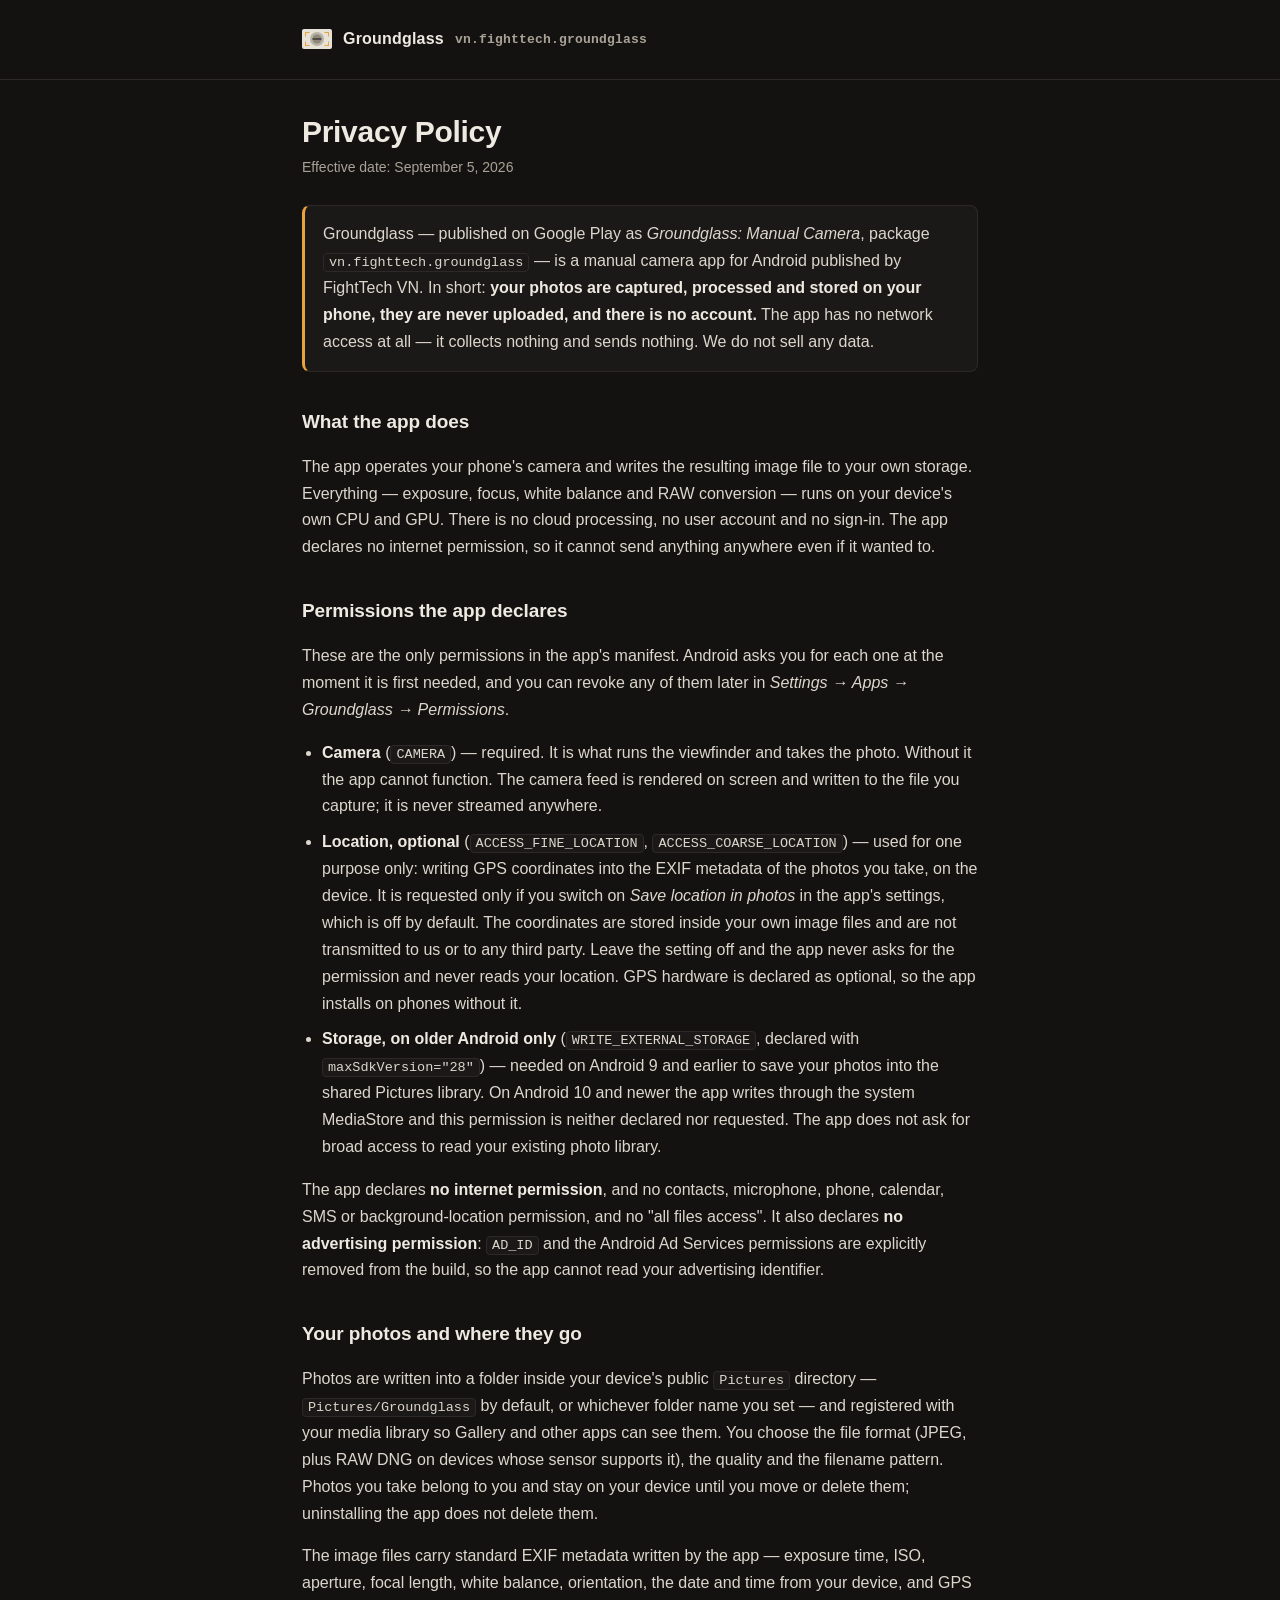
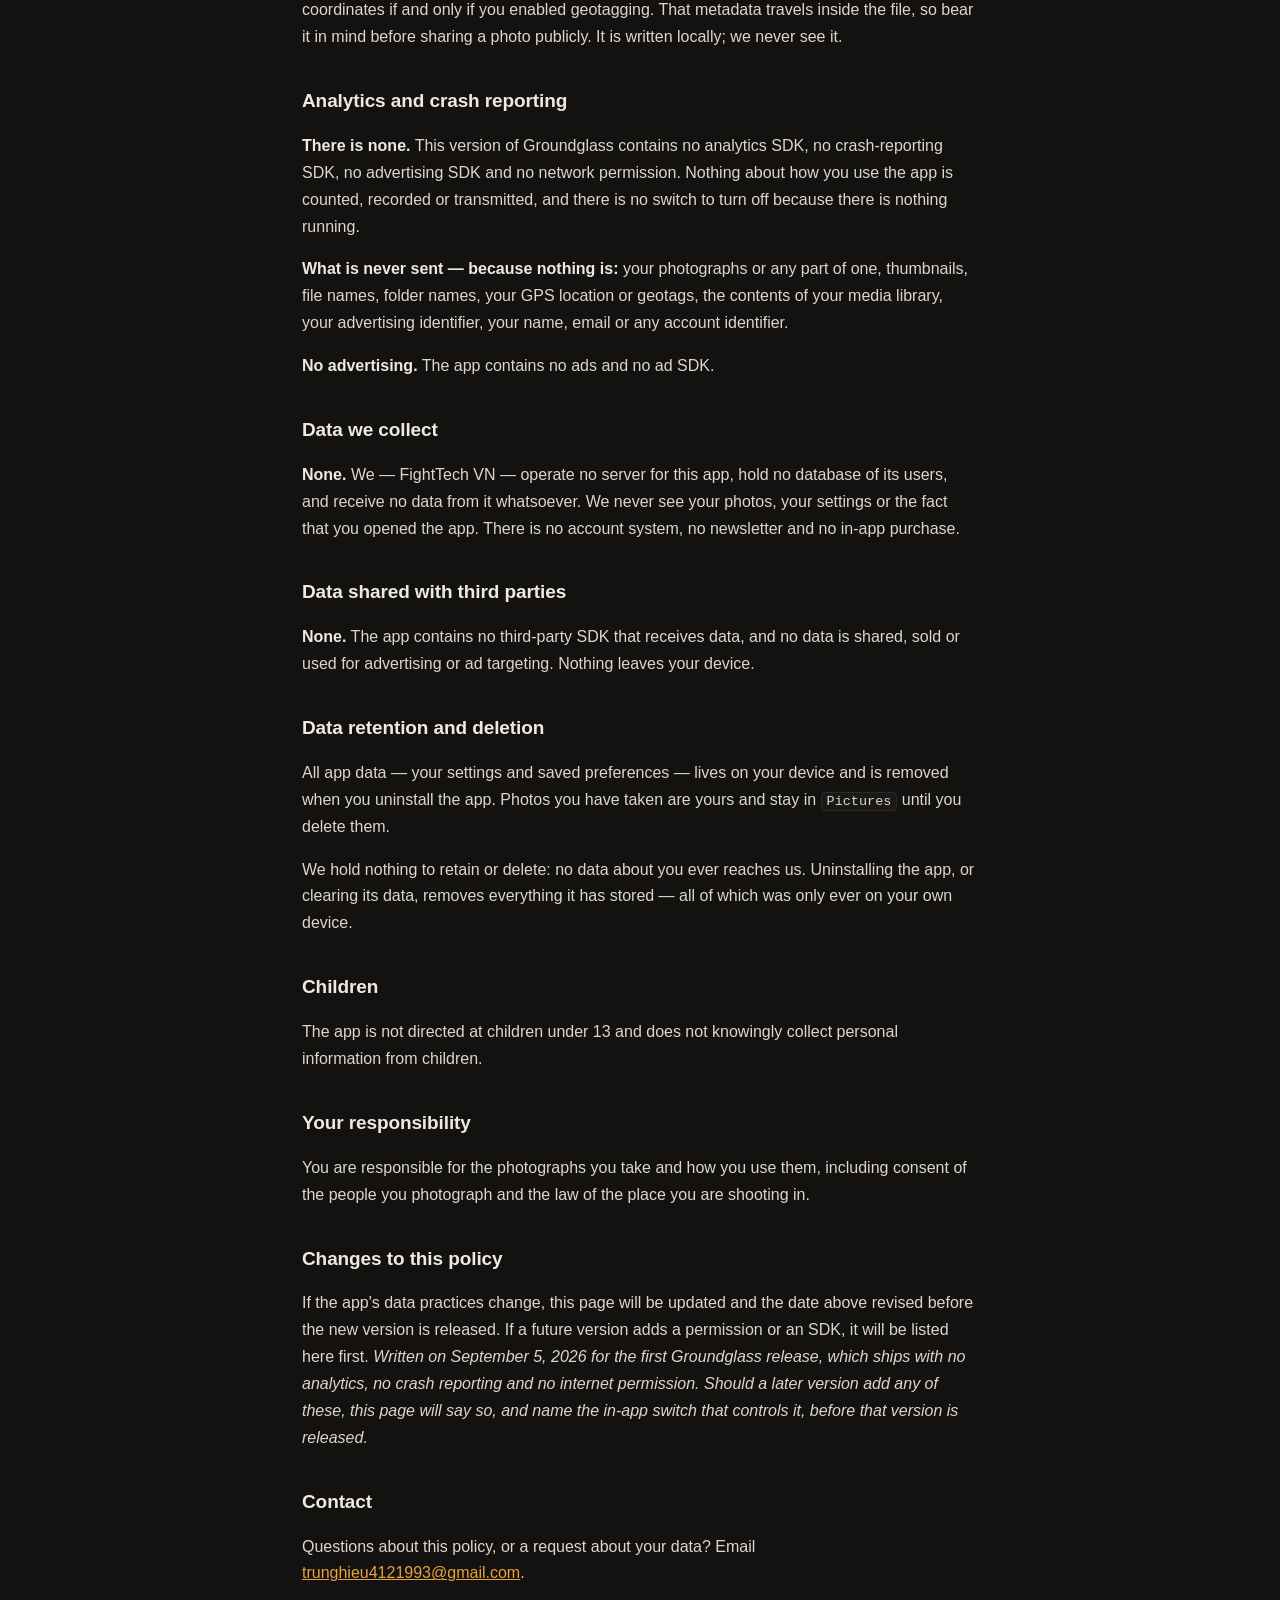
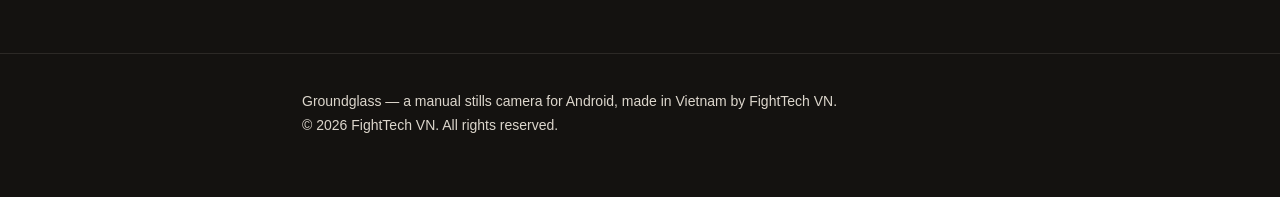
==== groundglass-privacy.html @ 58701bd6 "Add the Groundglass privacy policy Google Play will not accept a submission without a reachable priv" ====
<!DOCTYPE html>
<html lang="en">
<head>
<meta charset="UTF-8">
<meta name="viewport" content="width=device-width, initial-scale=1.0, viewport-fit=cover">
<title>Privacy Policy — Groundglass for Android</title>
<meta name="description" content="Privacy Policy for Groundglass (vn.fighttech.groundglass): what the camera, location and storage permissions are used for, why geotagging stays on your device, and why the app has no internet permission and sends nothing anywhere.">
<link rel="canonical" href="https://trunghieuvn.github.io/filmode-camera/groundglass-privacy.html">
<meta name="robots" content="index, follow">
<meta name="theme-color" content="#141210">
<meta property="og:type" content="website">
<meta property="og:site_name" content="Groundglass">
<meta property="og:title" content="Privacy Policy — Groundglass for Android">
<meta property="og:description" content="What Groundglass accesses and why: camera, optional location for on-device EXIF geotagging, storage to save photos. No account, no analytics, no network access.">
<meta property="og:url" content="https://trunghieuvn.github.io/filmode-camera/groundglass-privacy.html">
<meta name="twitter:card" content="summary">
<meta name="twitter:title" content="Privacy Policy — Groundglass for Android">
<meta name="twitter:description" content="What Groundglass accesses and why: camera, optional location for on-device EXIF geotagging, storage to save photos. No account, no photo uploads.">

<!-- Self-contained on purpose. Groundglass is published by FightTech VN, a
     different developer account from the FilCam pages on this site, and a
     policy page wearing another app's header and nav would be misleading
     about who publishes what. Its palette is the app's own. -->
<style>
  :root {
    color-scheme: dark;
    --ink:   #141210;
    --panel: #1b1917;
    --paper: #EEEAE2;
    --muted: #A9A296;
    --amber: #E8A33D;
    --rule:  #2c2926;
  }
  * { box-sizing: border-box; }
  body {
    margin: 0;
    background: var(--ink);
    color: var(--paper);
    font: 16px/1.68 -apple-system, BlinkMacSystemFont, "Segoe UI", Roboto, Helvetica, Arial, sans-serif;
    -webkit-font-smoothing: antialiased;
  }
  .wrap { max-width: 720px; margin: 0 auto; padding: 0 22px; }
  header { border-bottom: 1px solid var(--rule); padding: 26px 0; }
  .brand { display: flex; align-items: center; gap: 11px; font-weight: 600; letter-spacing: .2px; }
  .brand svg { display: block; }
  .pkg { color: var(--muted); font-size: 13px; font-family: ui-monospace, SFMono-Regular, Menlo, monospace; }
  main { padding: 34px 0 10px; }
  h1 { font-size: 30px; line-height: 1.2; margin: 0 0 6px; letter-spacing: -.3px; }
  h2 { font-size: 19px; margin: 34px 0 10px; letter-spacing: -.1px; }
  .upd { color: var(--muted); font-size: 14px; margin: 0 0 26px; }
  p, li { color: #DCD6CC; }
  strong { color: var(--paper); }
  code {
    font-family: ui-monospace, SFMono-Regular, Menlo, monospace;
    font-size: 13.5px; background: var(--panel);
    border: 1px solid var(--rule); border-radius: 4px; padding: 1px 5px;
  }
  ul { padding-left: 20px; }
  li { margin: 9px 0; }
  a { color: var(--amber); }
  .lede {
    background: var(--panel); border: 1px solid var(--rule);
    border-left: 3px solid var(--amber); border-radius: 8px; padding: 15px 18px;
  }
  footer {
    border-top: 1px solid var(--rule); margin-top: 40px; padding: 22px 0 46px;
    color: var(--muted); font-size: 14px;
  }
</style>
</head>
<body>

<header>
  <div class="wrap brand">
    <svg viewBox="0 0 60 40" width="30" height="20" aria-hidden="true">
      <rect x="0" y="0" width="60" height="40" rx="4" fill="#E7E2D8"/>
      <circle cx="30" cy="20" r="14" fill="#B9B2A4"/>
      <circle cx="30" cy="20" r="9" fill="#8E877A"/>
      <rect x="21" y="19" width="18" height="2" fill="#141210"/>
      <path d="M6,6 h9 v2 h-7 v7 h-2 z M54,6 h-9 v2 h7 v7 h2 z M6,34 h9 v-2 h-7 v-7 h-2 z M54,34 h-9 v-2 h7 v-7 h2 z" fill="#E8A33D"/>
    </svg>
    Groundglass <span class="pkg">vn.fighttech.groundglass</span>
  </div>
</header>

<main>
<div class="wrap">
  <h1>Privacy Policy</h1>
  <p class="upd">Effective date: September 5, 2026</p>

  <p class="lede">Groundglass — published on Google Play as <em>Groundglass: Manual Camera</em>, package <code>vn.fighttech.groundglass</code> — is a manual camera app for Android published by FightTech VN. In short: <strong>your photos are captured, processed and stored on your phone, they are never uploaded, and there is no account.</strong> The app has no network access at all — it collects nothing and sends nothing. We do not sell any data.</p>

  <h2>What the app does</h2>
  <p>The app operates your phone's camera and writes the resulting image file to your own storage. Everything — exposure, focus, white balance and RAW conversion — runs on your device's own CPU and GPU. There is no cloud processing, no user account and no sign-in. The app declares no internet permission, so it cannot send anything anywhere even if it wanted to.</p>

  <h2>Permissions the app declares</h2>
  <p>These are the only permissions in the app's manifest. Android asks you for each one at the moment it is first needed, and you can revoke any of them later in <em>Settings → Apps → Groundglass → Permissions</em>.</p>
  <ul>
    <li><strong>Camera</strong> (<code>CAMERA</code>) — required. It is what runs the viewfinder and takes the photo. Without it the app cannot function. The camera feed is rendered on screen and written to the file you capture; it is never streamed anywhere.</li>
    <li><strong>Location, optional</strong> (<code>ACCESS_FINE_LOCATION</code>, <code>ACCESS_COARSE_LOCATION</code>) — used for one purpose only: writing GPS coordinates into the EXIF metadata of the photos you take, on the device. It is requested only if you switch on <em>Save location in photos</em> in the app's settings, which is off by default. The coordinates are stored inside your own image files and are not transmitted to us or to any third party. Leave the setting off and the app never asks for the permission and never reads your location. GPS hardware is declared as optional, so the app installs on phones without it.</li>
    <li><strong>Storage, on older Android only</strong> (<code>WRITE_EXTERNAL_STORAGE</code>, declared with <code>maxSdkVersion="28"</code>) — needed on Android 9 and earlier to save your photos into the shared Pictures library. On Android 10 and newer the app writes through the system MediaStore and this permission is neither declared nor requested. The app does not ask for broad access to read your existing photo library.</li>
  </ul>
  <p>The app declares <strong>no internet permission</strong>, and no contacts, microphone, phone, calendar, SMS or background-location permission, and no "all files access". It also declares <strong>no advertising permission</strong>: <code>AD_ID</code> and the Android Ad Services permissions are explicitly removed from the build, so the app cannot read your advertising identifier.</p>

  <h2>Your photos and where they go</h2>
  <p>Photos are written into a folder inside your device's public <code>Pictures</code> directory — <code>Pictures/Groundglass</code> by default, or whichever folder name you set — and registered with your media library so Gallery and other apps can see them. You choose the file format (JPEG, plus RAW DNG on devices whose sensor supports it), the quality and the filename pattern. Photos you take belong to you and stay on your device until you move or delete them; uninstalling the app does not delete them.</p>
  <p>The image files carry standard EXIF metadata written by the app — exposure time, ISO, aperture, focal length, white balance, orientation, the date and time from your device, and GPS coordinates if and only if you enabled geotagging. That metadata travels inside the file, so bear it in mind before sharing a photo publicly. It is written locally; we never see it.</p>

  <h2>Analytics and crash reporting</h2>
  <p><strong>There is none.</strong> This version of Groundglass contains no analytics SDK, no crash-reporting SDK, no advertising SDK and no network permission. Nothing about how you use the app is counted, recorded or transmitted, and there is no switch to turn off because there is nothing running.</p>
  <p><strong>What is never sent — because nothing is:</strong> your photographs or any part of one, thumbnails, file names, folder names, your GPS location or geotags, the contents of your media library, your advertising identifier, your name, email or any account identifier.</p>
  <p><strong>No advertising.</strong> The app contains no ads and no ad SDK.</p>

  <h2>Data we collect</h2>
  <p><strong>None.</strong> We — FightTech VN — operate no server for this app, hold no database of its users, and receive no data from it whatsoever. We never see your photos, your settings or the fact that you opened the app. There is no account system, no newsletter and no in-app purchase.</p>

  <h2>Data shared with third parties</h2>
  <p><strong>None.</strong> The app contains no third-party SDK that receives data, and no data is shared, sold or used for advertising or ad targeting. Nothing leaves your device.</p>

  <h2>Data retention and deletion</h2>
  <p>All app data — your settings and saved preferences — lives on your device and is removed when you uninstall the app. Photos you have taken are yours and stay in <code>Pictures</code> until you delete them.</p>
  <p>We hold nothing to retain or delete: no data about you ever reaches us. Uninstalling the app, or clearing its data, removes everything it has stored — all of which was only ever on your own device.</p>

  <h2>Children</h2>
  <p>The app is not directed at children under 13 and does not knowingly collect personal information from children.</p>

  <h2>Your responsibility</h2>
  <p>You are responsible for the photographs you take and how you use them, including consent of the people you photograph and the law of the place you are shooting in.</p>

  <h2>Changes to this policy</h2>
  <p>If the app's data practices change, this page will be updated and the date above revised before the new version is released. If a future version adds a permission or an SDK, it will be listed here first. <em>Written on September 5, 2026 for the first Groundglass release, which ships with no analytics, no crash reporting and no internet permission. Should a later version add any of these, this page will say so, and name the in-app switch that controls it, before that version is released.</em></p>

  <h2>Contact</h2>
  <p>Questions about this policy, or a request about your data? Email <a href="mailto:trunghieu4121993@gmail.com">trunghieu4121993@gmail.com</a>.</p>
</div>
</main>

<footer>
  <div class="wrap">
    <p>Groundglass — a manual stills camera for Android, made in Vietnam by FightTech VN.<br>
    © 2026 FightTech VN. All rights reserved.</p>
  </div>
</footer>

</body>
</html>
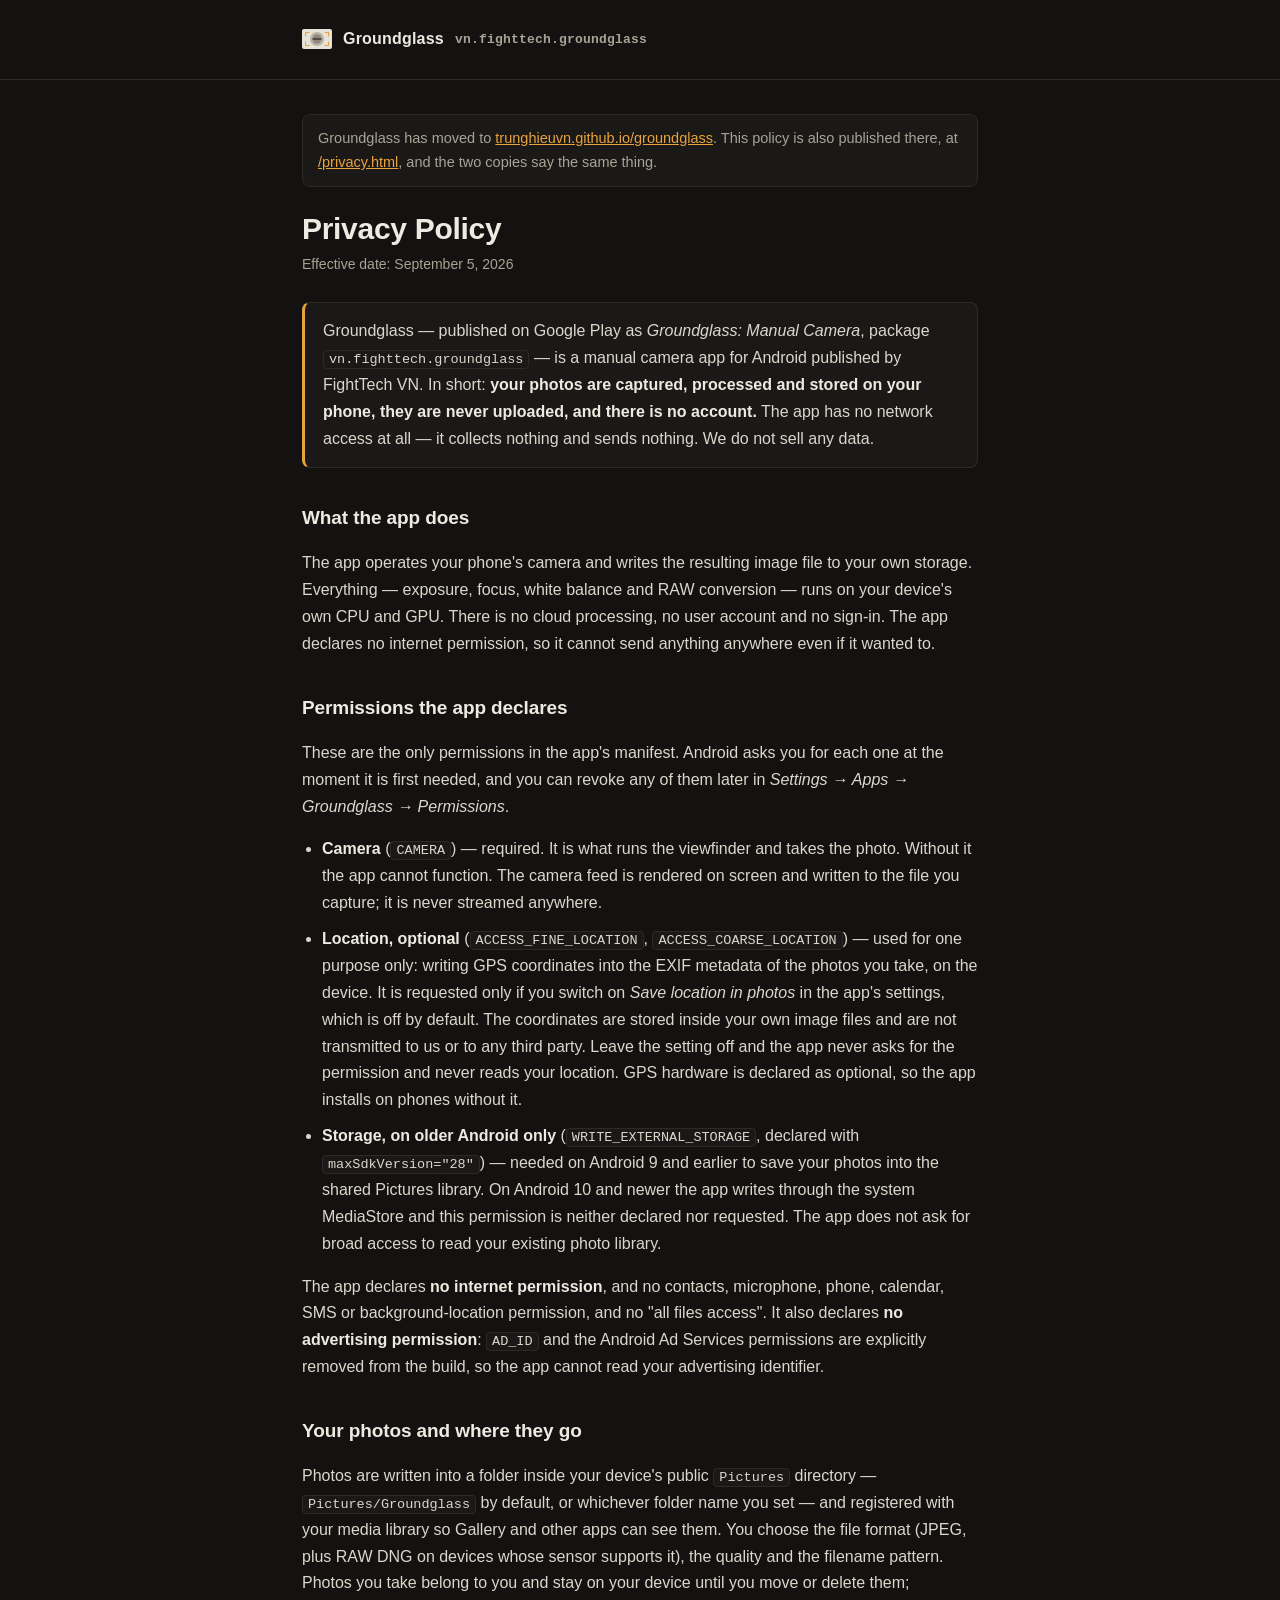
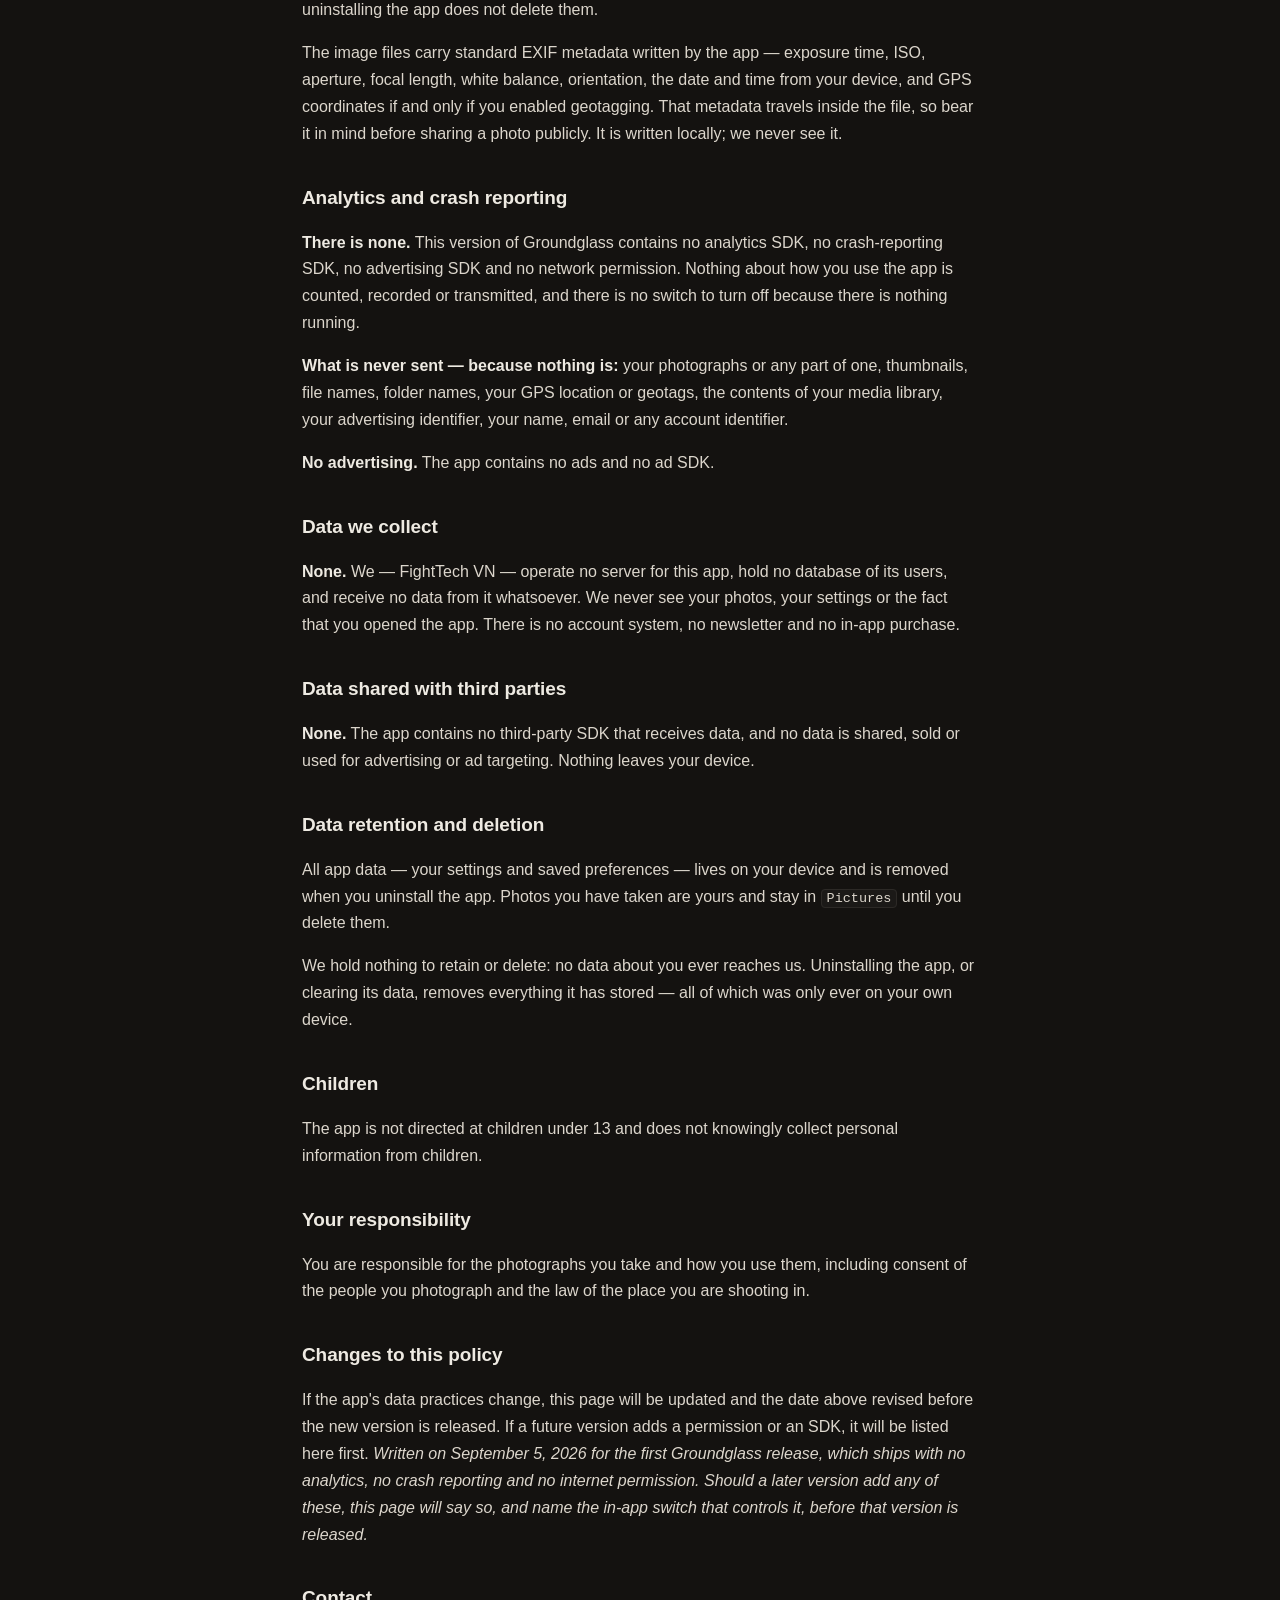
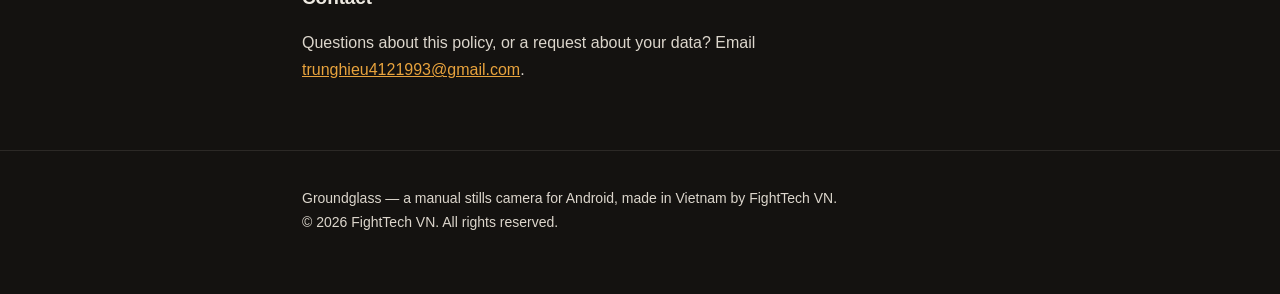
==== commit f796cca7: "Point the Groundglass policy at its own site Groundglass now lives at trunghieuvn.github.io/groundgl" ====
--- a/groundglass-privacy.html
+++ b/groundglass-privacy.html
@@ -5,19 +5,27 @@
 <meta name="viewport" content="width=device-width, initial-scale=1.0, viewport-fit=cover">
 <title>Privacy Policy — Groundglass for Android</title>
 <meta name="description" content="Privacy Policy for Groundglass (vn.fighttech.groundglass): what the camera, location and storage permissions are used for, why geotagging stays on your device, and why the app has no internet permission and sends nothing anywhere.">
-<link rel="canonical" href="https://trunghieuvn.github.io/filmode-camera/groundglass-privacy.html">
+<link rel="canonical" href="https://trunghieuvn.github.io/groundglass/privacy.html">
 <meta name="robots" content="index, follow">
 <meta name="theme-color" content="#141210">
 <meta property="og:type" content="website">
 <meta property="og:site_name" content="Groundglass">
 <meta property="og:title" content="Privacy Policy — Groundglass for Android">
 <meta property="og:description" content="What Groundglass accesses and why: camera, optional location for on-device EXIF geotagging, storage to save photos. No account, no analytics, no network access.">
-<meta property="og:url" content="https://trunghieuvn.github.io/filmode-camera/groundglass-privacy.html">
+<meta property="og:url" content="https://trunghieuvn.github.io/groundglass/privacy.html">
 <meta name="twitter:card" content="summary">
 <meta name="twitter:title" content="Privacy Policy — Groundglass for Android">
 <meta name="twitter:description" content="What Groundglass accesses and why: camera, optional location for on-device EXIF geotagging, storage to save photos. No account, no photo uploads.">
 
-<!-- Self-contained on purpose. Groundglass is published by FightTech VN, a
+<!-- Groundglass now has its own site: https://trunghieuvn.github.io/groundglass/ ,
+     and this policy lives there at /privacy.html. This page stays because the
+     Groundglass version currently in Play review declares THIS url as its
+     privacy policy, so it has to keep serving the same policy until that
+     declaration is changed in the Play Console. Only then may it become a
+     redirect. Canonical already points at the new home. Any edit to the policy
+     must be made in BOTH copies, or the two urls will disagree.
+
+     Self-contained on purpose. Groundglass is published by FightTech VN, a
      different developer account from the FilCam pages on this site, and a
      policy page wearing another app's header and nav would be misleading
      about who publishes what. Its palette is the app's own. -->
@@ -58,6 +66,11 @@
   ul { padding-left: 20px; }
   li { margin: 9px 0; }
   a { color: var(--amber); }
+  .moved {
+    background: var(--panel); border: 1px solid var(--rule);
+    border-radius: 8px; padding: 11px 15px; margin: 0 0 24px;
+    color: var(--muted); font-size: 14.5px;
+  }
   .lede {
     background: var(--panel); border: 1px solid var(--rule);
     border-left: 3px solid var(--amber); border-radius: 8px; padding: 15px 18px;
@@ -85,6 +98,12 @@
 
 <main>
 <div class="wrap">
+  <p class="moved">Groundglass has moved to
+  <a href="https://trunghieuvn.github.io/groundglass/">trunghieuvn.github.io/groundglass</a>.
+  This policy is also published there, at
+  <a href="https://trunghieuvn.github.io/groundglass/privacy.html">/privacy.html</a>, and the two
+  copies say the same thing.</p>
+
   <h1>Privacy Policy</h1>
   <p class="upd">Effective date: September 5, 2026</p>
 
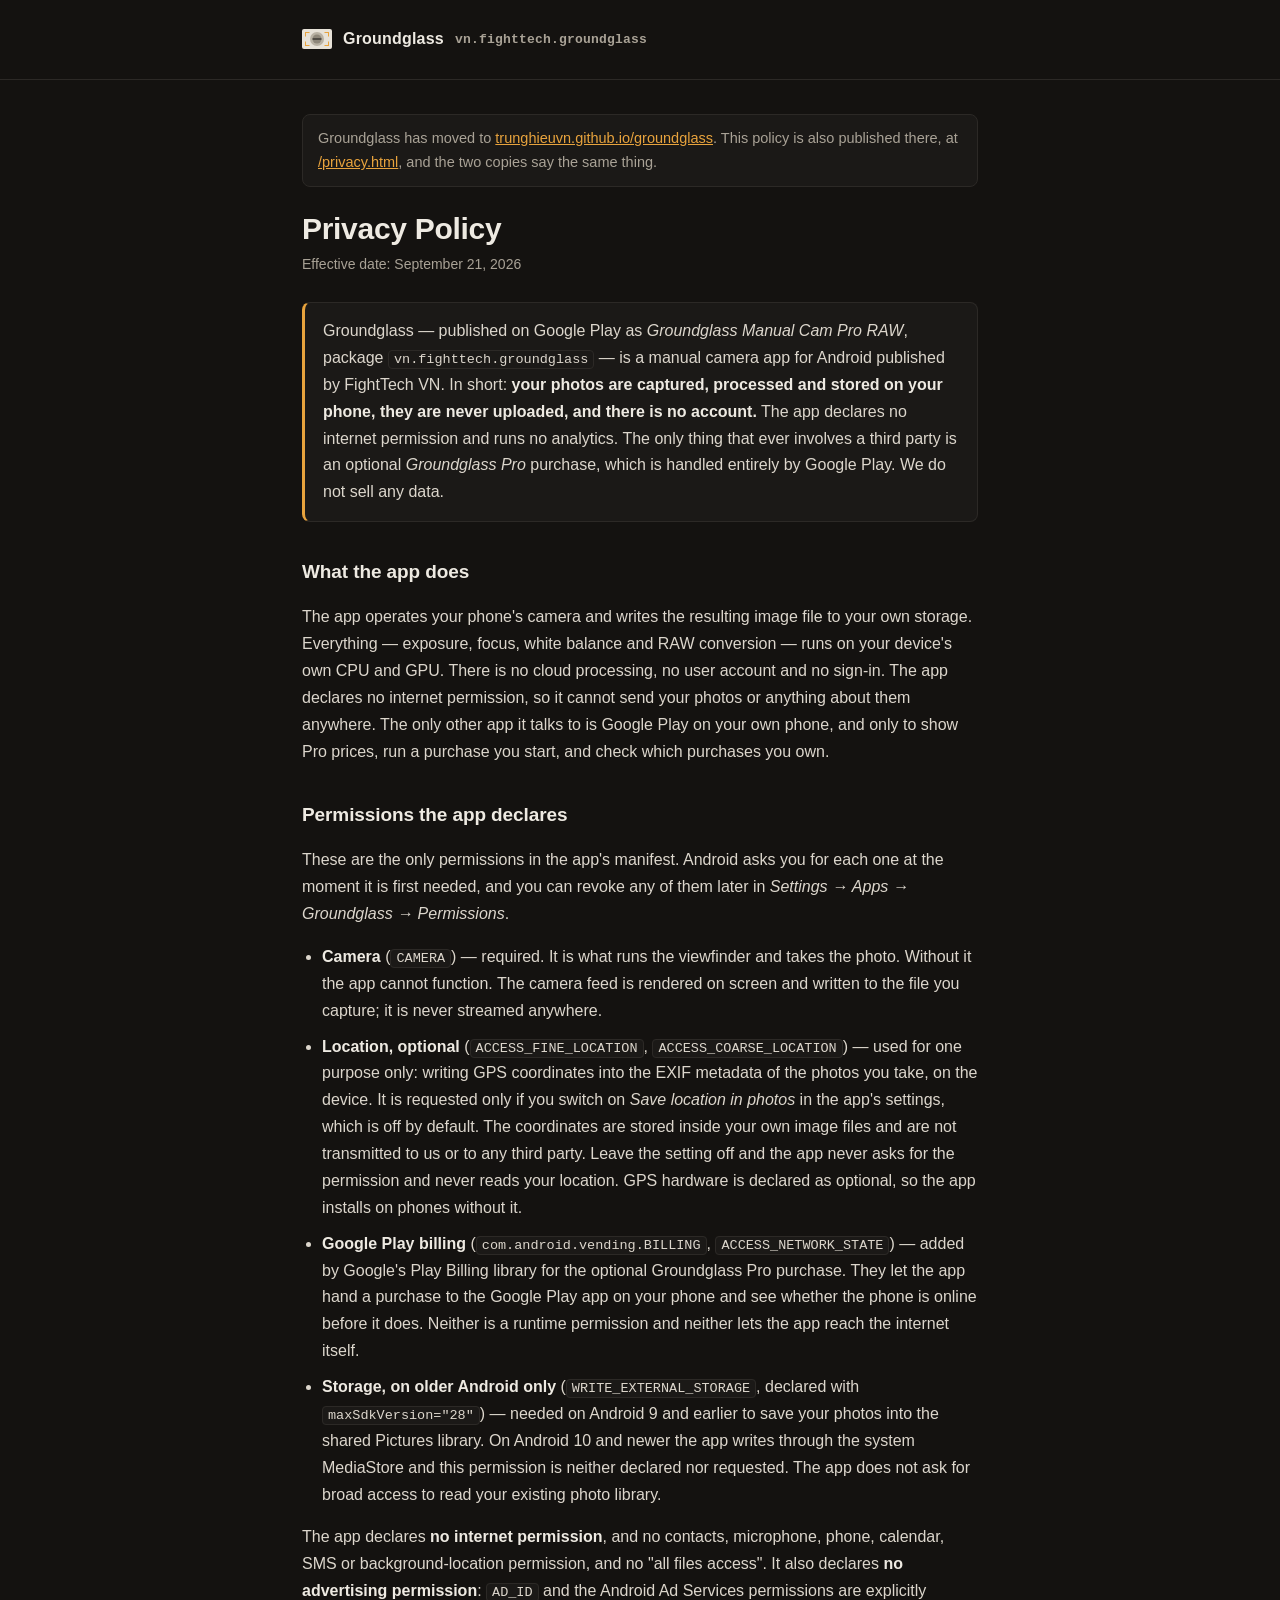
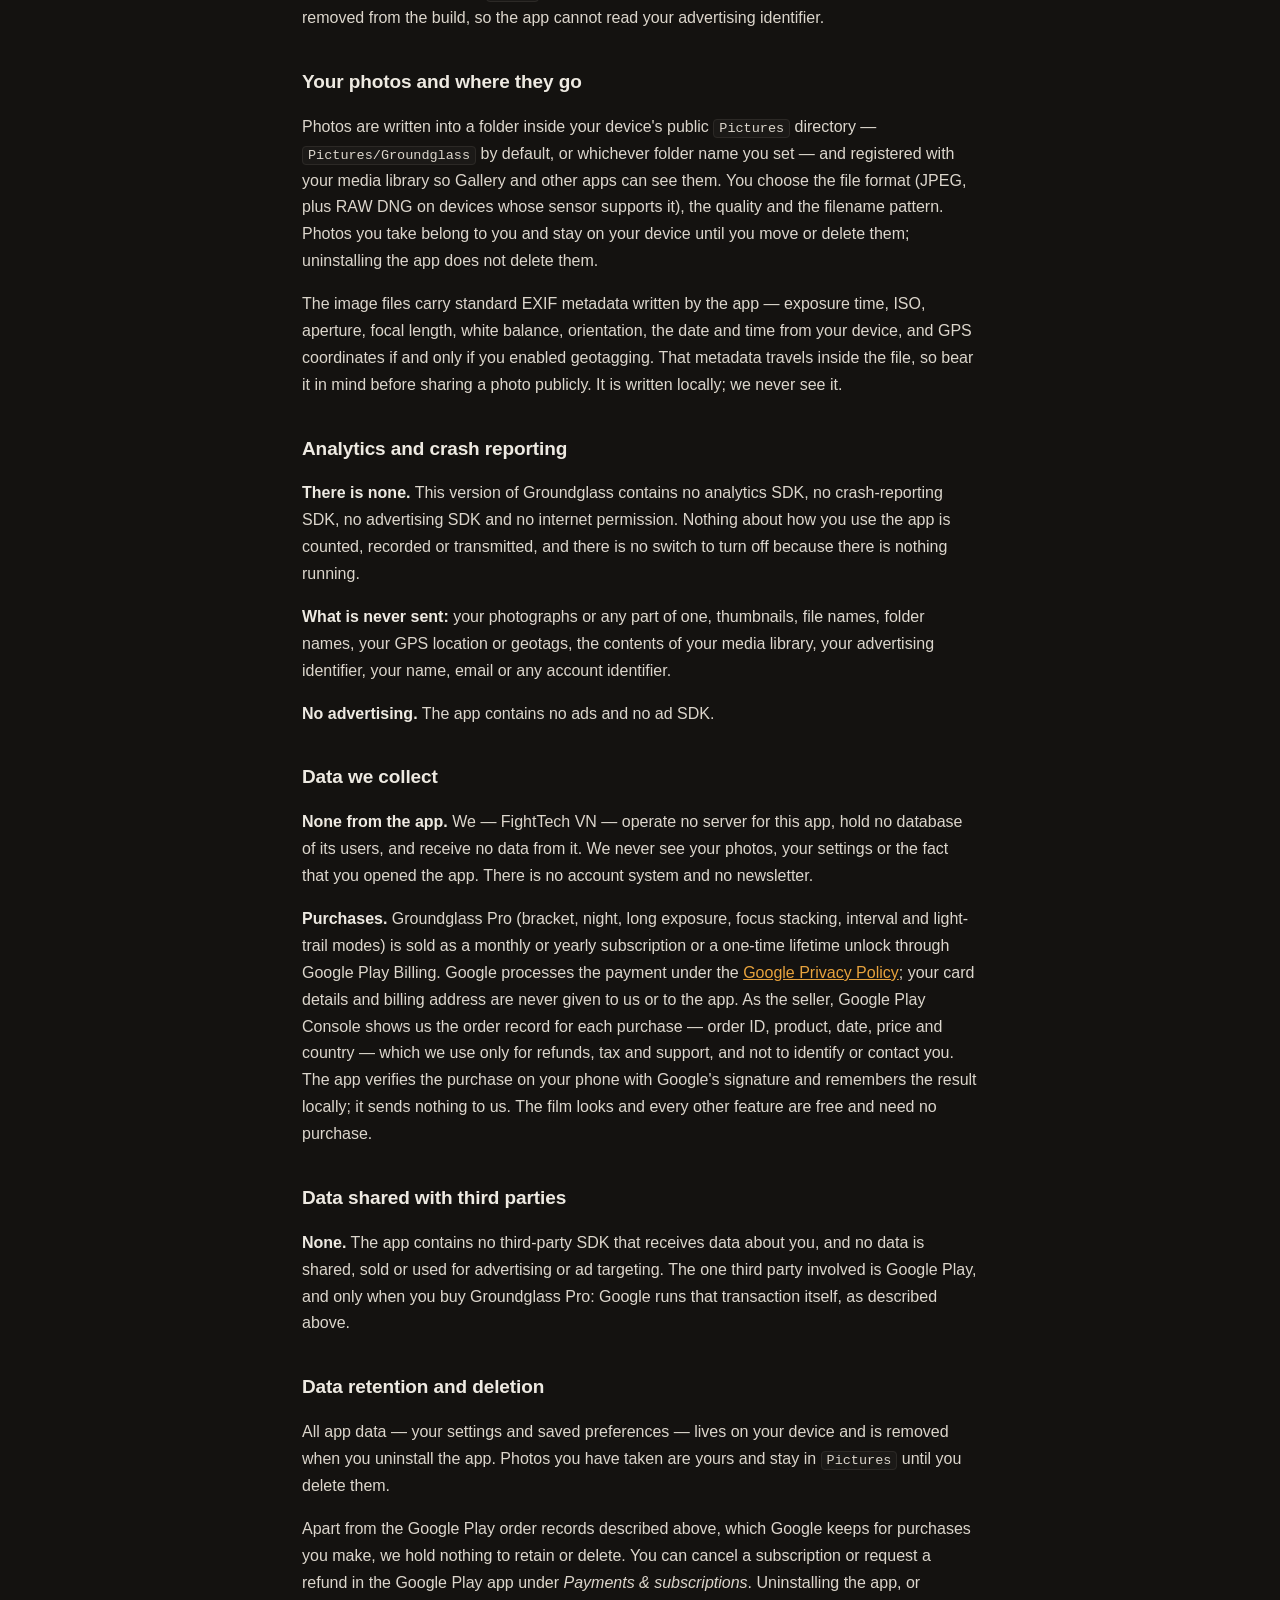
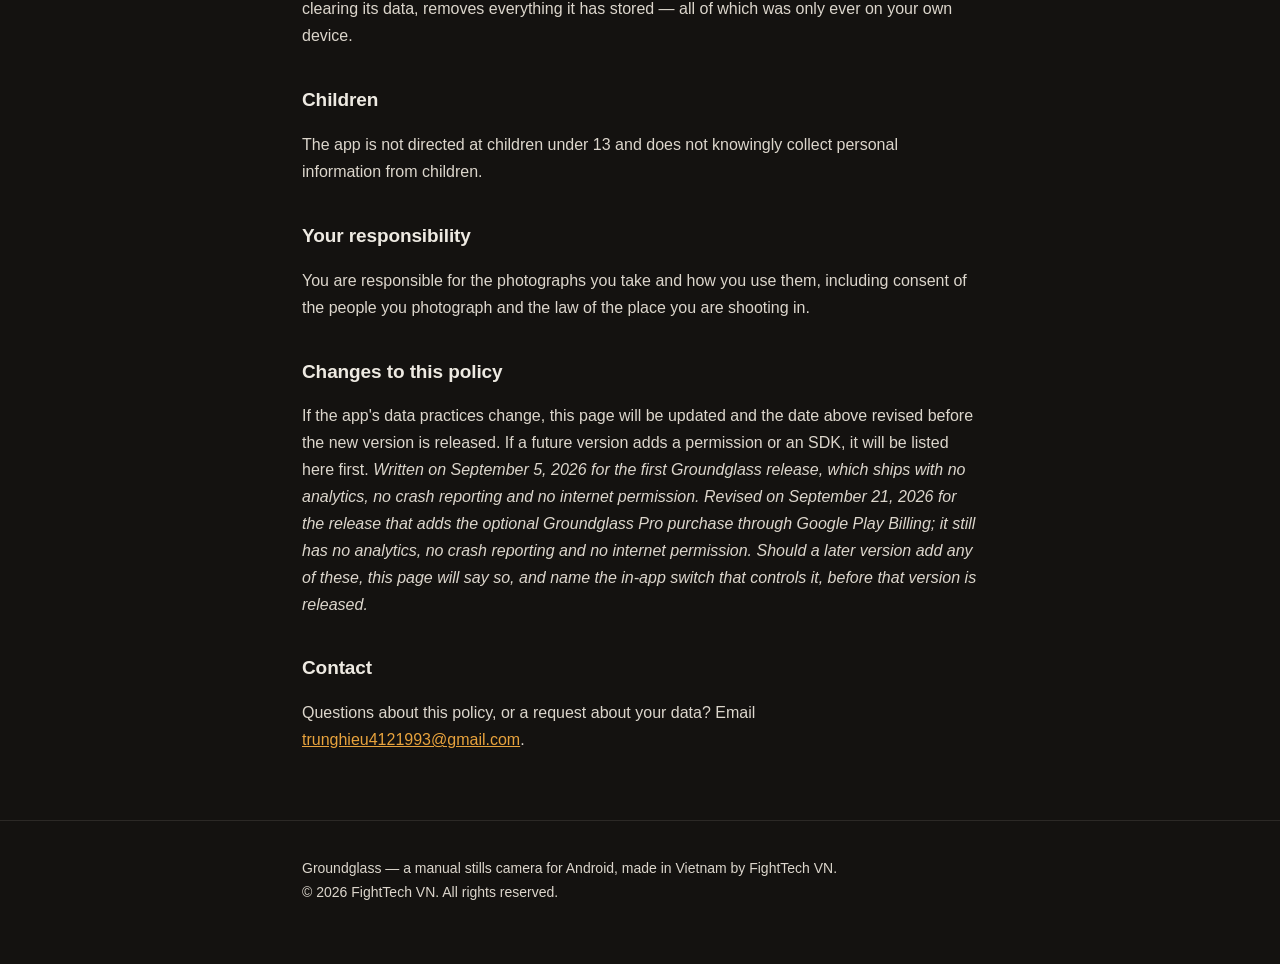
==== commit 43ae18e1: "Groundglass privacy: cover the optional Pro purchase via Google Play Billing" ====
--- a/groundglass-privacy.html
+++ b/groundglass-privacy.html
@@ -11,7 +11,7 @@
 <meta property="og:type" content="website">
 <meta property="og:site_name" content="Groundglass">
 <meta property="og:title" content="Privacy Policy — Groundglass for Android">
-<meta property="og:description" content="What Groundglass accesses and why: camera, optional location for on-device EXIF geotagging, storage to save photos. No account, no analytics, no network access.">
+<meta property="og:description" content="What Groundglass accesses and why: camera, optional location for on-device EXIF geotagging, storage to save photos. Optional Pro via Google Play. No account, no analytics, no internet permission.">
 <meta property="og:url" content="https://trunghieuvn.github.io/groundglass/privacy.html">
 <meta name="twitter:card" content="summary">
 <meta name="twitter:title" content="Privacy Policy — Groundglass for Android">
@@ -105,18 +105,19 @@
   copies say the same thing.</p>
 
   <h1>Privacy Policy</h1>
-  <p class="upd">Effective date: September 5, 2026</p>
+  <p class="upd">Effective date: September 21, 2026</p>
 
-  <p class="lede">Groundglass — published on Google Play as <em>Groundglass: Manual Camera</em>, package <code>vn.fighttech.groundglass</code> — is a manual camera app for Android published by FightTech VN. In short: <strong>your photos are captured, processed and stored on your phone, they are never uploaded, and there is no account.</strong> The app has no network access at all — it collects nothing and sends nothing. We do not sell any data.</p>
+  <p class="lede">Groundglass — published on Google Play as <em>Groundglass Manual Cam Pro RAW</em>, package <code>vn.fighttech.groundglass</code> — is a manual camera app for Android published by FightTech VN. In short: <strong>your photos are captured, processed and stored on your phone, they are never uploaded, and there is no account.</strong> The app declares no internet permission and runs no analytics. The only thing that ever involves a third party is an optional <em>Groundglass Pro</em> purchase, which is handled entirely by Google Play. We do not sell any data.</p>
 
   <h2>What the app does</h2>
-  <p>The app operates your phone's camera and writes the resulting image file to your own storage. Everything — exposure, focus, white balance and RAW conversion — runs on your device's own CPU and GPU. There is no cloud processing, no user account and no sign-in. The app declares no internet permission, so it cannot send anything anywhere even if it wanted to.</p>
+  <p>The app operates your phone's camera and writes the resulting image file to your own storage. Everything — exposure, focus, white balance and RAW conversion — runs on your device's own CPU and GPU. There is no cloud processing, no user account and no sign-in. The app declares no internet permission, so it cannot send your photos or anything about them anywhere. The only other app it talks to is Google Play on your own phone, and only to show Pro prices, run a purchase you start, and check which purchases you own.</p>
 
   <h2>Permissions the app declares</h2>
   <p>These are the only permissions in the app's manifest. Android asks you for each one at the moment it is first needed, and you can revoke any of them later in <em>Settings → Apps → Groundglass → Permissions</em>.</p>
   <ul>
     <li><strong>Camera</strong> (<code>CAMERA</code>) — required. It is what runs the viewfinder and takes the photo. Without it the app cannot function. The camera feed is rendered on screen and written to the file you capture; it is never streamed anywhere.</li>
     <li><strong>Location, optional</strong> (<code>ACCESS_FINE_LOCATION</code>, <code>ACCESS_COARSE_LOCATION</code>) — used for one purpose only: writing GPS coordinates into the EXIF metadata of the photos you take, on the device. It is requested only if you switch on <em>Save location in photos</em> in the app's settings, which is off by default. The coordinates are stored inside your own image files and are not transmitted to us or to any third party. Leave the setting off and the app never asks for the permission and never reads your location. GPS hardware is declared as optional, so the app installs on phones without it.</li>
+    <li><strong>Google Play billing</strong> (<code>com.android.vending.BILLING</code>, <code>ACCESS_NETWORK_STATE</code>) — added by Google's Play Billing library for the optional Groundglass Pro purchase. They let the app hand a purchase to the Google Play app on your phone and see whether the phone is online before it does. Neither is a runtime permission and neither lets the app reach the internet itself.</li>
     <li><strong>Storage, on older Android only</strong> (<code>WRITE_EXTERNAL_STORAGE</code>, declared with <code>maxSdkVersion="28"</code>) — needed on Android 9 and earlier to save your photos into the shared Pictures library. On Android 10 and newer the app writes through the system MediaStore and this permission is neither declared nor requested. The app does not ask for broad access to read your existing photo library.</li>
   </ul>
   <p>The app declares <strong>no internet permission</strong>, and no contacts, microphone, phone, calendar, SMS or background-location permission, and no "all files access". It also declares <strong>no advertising permission</strong>: <code>AD_ID</code> and the Android Ad Services permissions are explicitly removed from the build, so the app cannot read your advertising identifier.</p>
@@ -126,19 +127,20 @@
   <p>The image files carry standard EXIF metadata written by the app — exposure time, ISO, aperture, focal length, white balance, orientation, the date and time from your device, and GPS coordinates if and only if you enabled geotagging. That metadata travels inside the file, so bear it in mind before sharing a photo publicly. It is written locally; we never see it.</p>
 
   <h2>Analytics and crash reporting</h2>
-  <p><strong>There is none.</strong> This version of Groundglass contains no analytics SDK, no crash-reporting SDK, no advertising SDK and no network permission. Nothing about how you use the app is counted, recorded or transmitted, and there is no switch to turn off because there is nothing running.</p>
-  <p><strong>What is never sent — because nothing is:</strong> your photographs or any part of one, thumbnails, file names, folder names, your GPS location or geotags, the contents of your media library, your advertising identifier, your name, email or any account identifier.</p>
+  <p><strong>There is none.</strong> This version of Groundglass contains no analytics SDK, no crash-reporting SDK, no advertising SDK and no internet permission. Nothing about how you use the app is counted, recorded or transmitted, and there is no switch to turn off because there is nothing running.</p>
+  <p><strong>What is never sent:</strong> your photographs or any part of one, thumbnails, file names, folder names, your GPS location or geotags, the contents of your media library, your advertising identifier, your name, email or any account identifier.</p>
   <p><strong>No advertising.</strong> The app contains no ads and no ad SDK.</p>
 
   <h2>Data we collect</h2>
-  <p><strong>None.</strong> We — FightTech VN — operate no server for this app, hold no database of its users, and receive no data from it whatsoever. We never see your photos, your settings or the fact that you opened the app. There is no account system, no newsletter and no in-app purchase.</p>
+  <p><strong>None from the app.</strong> We — FightTech VN — operate no server for this app, hold no database of its users, and receive no data from it. We never see your photos, your settings or the fact that you opened the app. There is no account system and no newsletter.</p>
+  <p><strong>Purchases.</strong> Groundglass Pro (bracket, night, long exposure, focus stacking, interval and light-trail modes) is sold as a monthly or yearly subscription or a one-time lifetime unlock through Google Play Billing. Google processes the payment under the <a href="https://policies.google.com/privacy">Google Privacy Policy</a>; your card details and billing address are never given to us or to the app. As the seller, Google Play Console shows us the order record for each purchase — order ID, product, date, price and country — which we use only for refunds, tax and support, and not to identify or contact you. The app verifies the purchase on your phone with Google's signature and remembers the result locally; it sends nothing to us. The film looks and every other feature are free and need no purchase.</p>
 
   <h2>Data shared with third parties</h2>
-  <p><strong>None.</strong> The app contains no third-party SDK that receives data, and no data is shared, sold or used for advertising or ad targeting. Nothing leaves your device.</p>
+  <p><strong>None.</strong> The app contains no third-party SDK that receives data about you, and no data is shared, sold or used for advertising or ad targeting. The one third party involved is Google Play, and only when you buy Groundglass Pro: Google runs that transaction itself, as described above.</p>
 
   <h2>Data retention and deletion</h2>
   <p>All app data — your settings and saved preferences — lives on your device and is removed when you uninstall the app. Photos you have taken are yours and stay in <code>Pictures</code> until you delete them.</p>
-  <p>We hold nothing to retain or delete: no data about you ever reaches us. Uninstalling the app, or clearing its data, removes everything it has stored — all of which was only ever on your own device.</p>
+  <p>Apart from the Google Play order records described above, which Google keeps for purchases you make, we hold nothing to retain or delete. You can cancel a subscription or request a refund in the Google Play app under <em>Payments &amp; subscriptions</em>. Uninstalling the app, or clearing its data, removes everything it has stored — all of which was only ever on your own device.</p>
 
   <h2>Children</h2>
   <p>The app is not directed at children under 13 and does not knowingly collect personal information from children.</p>
@@ -147,7 +149,7 @@
   <p>You are responsible for the photographs you take and how you use them, including consent of the people you photograph and the law of the place you are shooting in.</p>
 
   <h2>Changes to this policy</h2>
-  <p>If the app's data practices change, this page will be updated and the date above revised before the new version is released. If a future version adds a permission or an SDK, it will be listed here first. <em>Written on September 5, 2026 for the first Groundglass release, which ships with no analytics, no crash reporting and no internet permission. Should a later version add any of these, this page will say so, and name the in-app switch that controls it, before that version is released.</em></p>
+  <p>If the app's data practices change, this page will be updated and the date above revised before the new version is released. If a future version adds a permission or an SDK, it will be listed here first. <em>Written on September 5, 2026 for the first Groundglass release, which ships with no analytics, no crash reporting and no internet permission. Revised on September 21, 2026 for the release that adds the optional Groundglass Pro purchase through Google Play Billing; it still has no analytics, no crash reporting and no internet permission. Should a later version add any of these, this page will say so, and name the in-app switch that controls it, before that version is released.</em></p>
 
   <h2>Contact</h2>
   <p>Questions about this policy, or a request about your data? Email <a href="mailto:trunghieu4121993@gmail.com">trunghieu4121993@gmail.com</a>.</p>
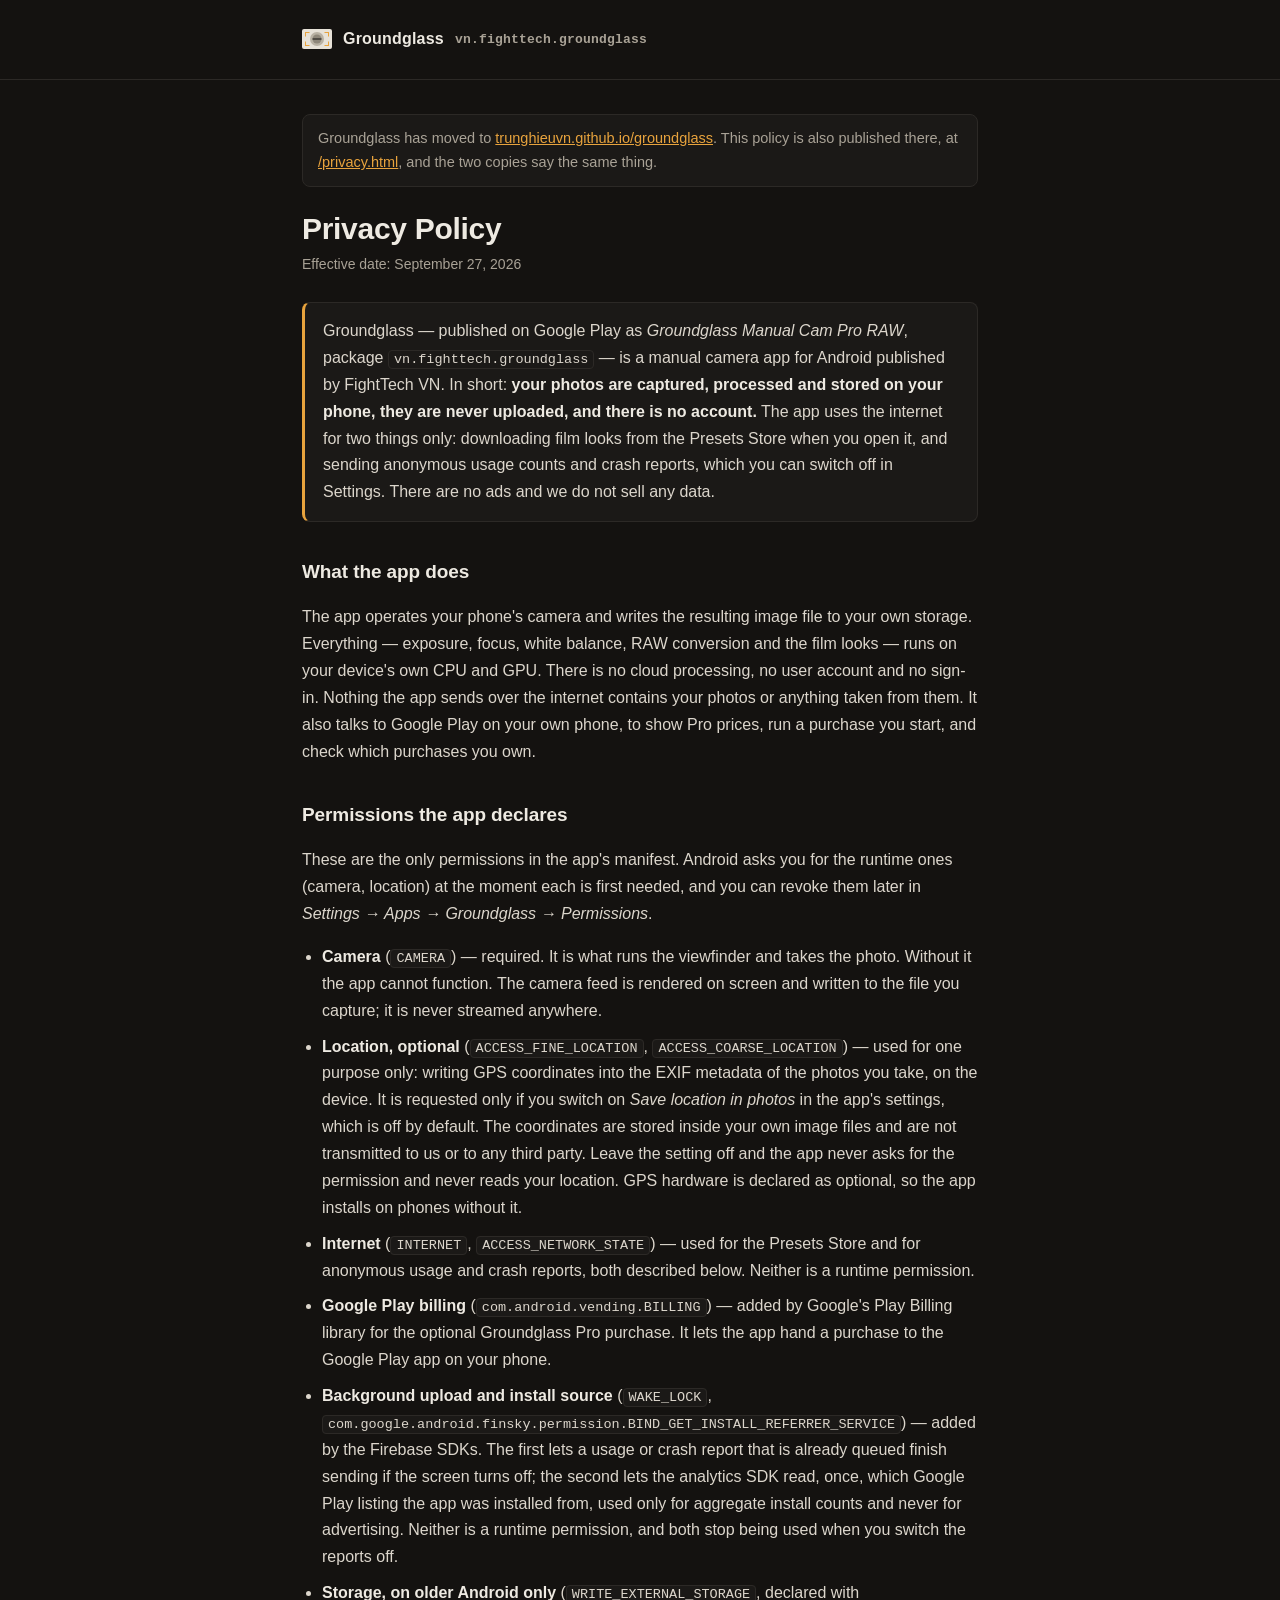
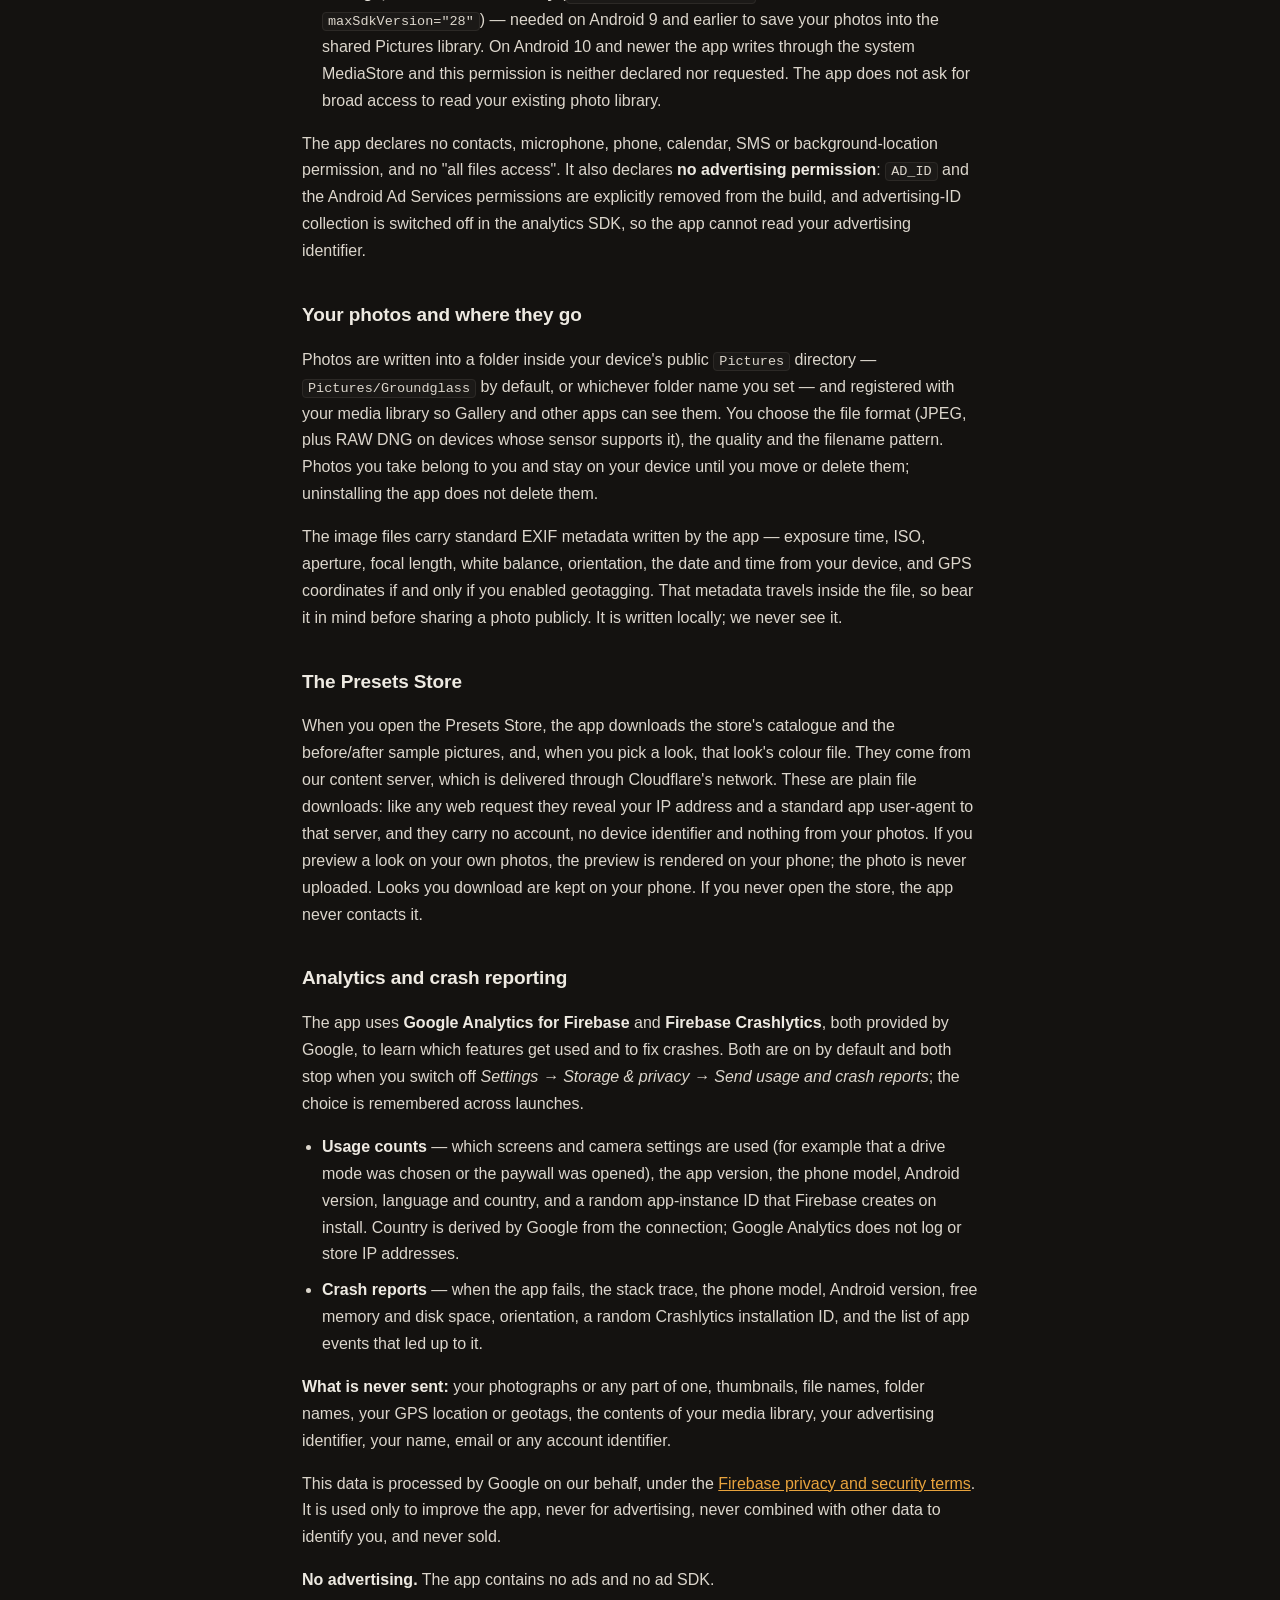
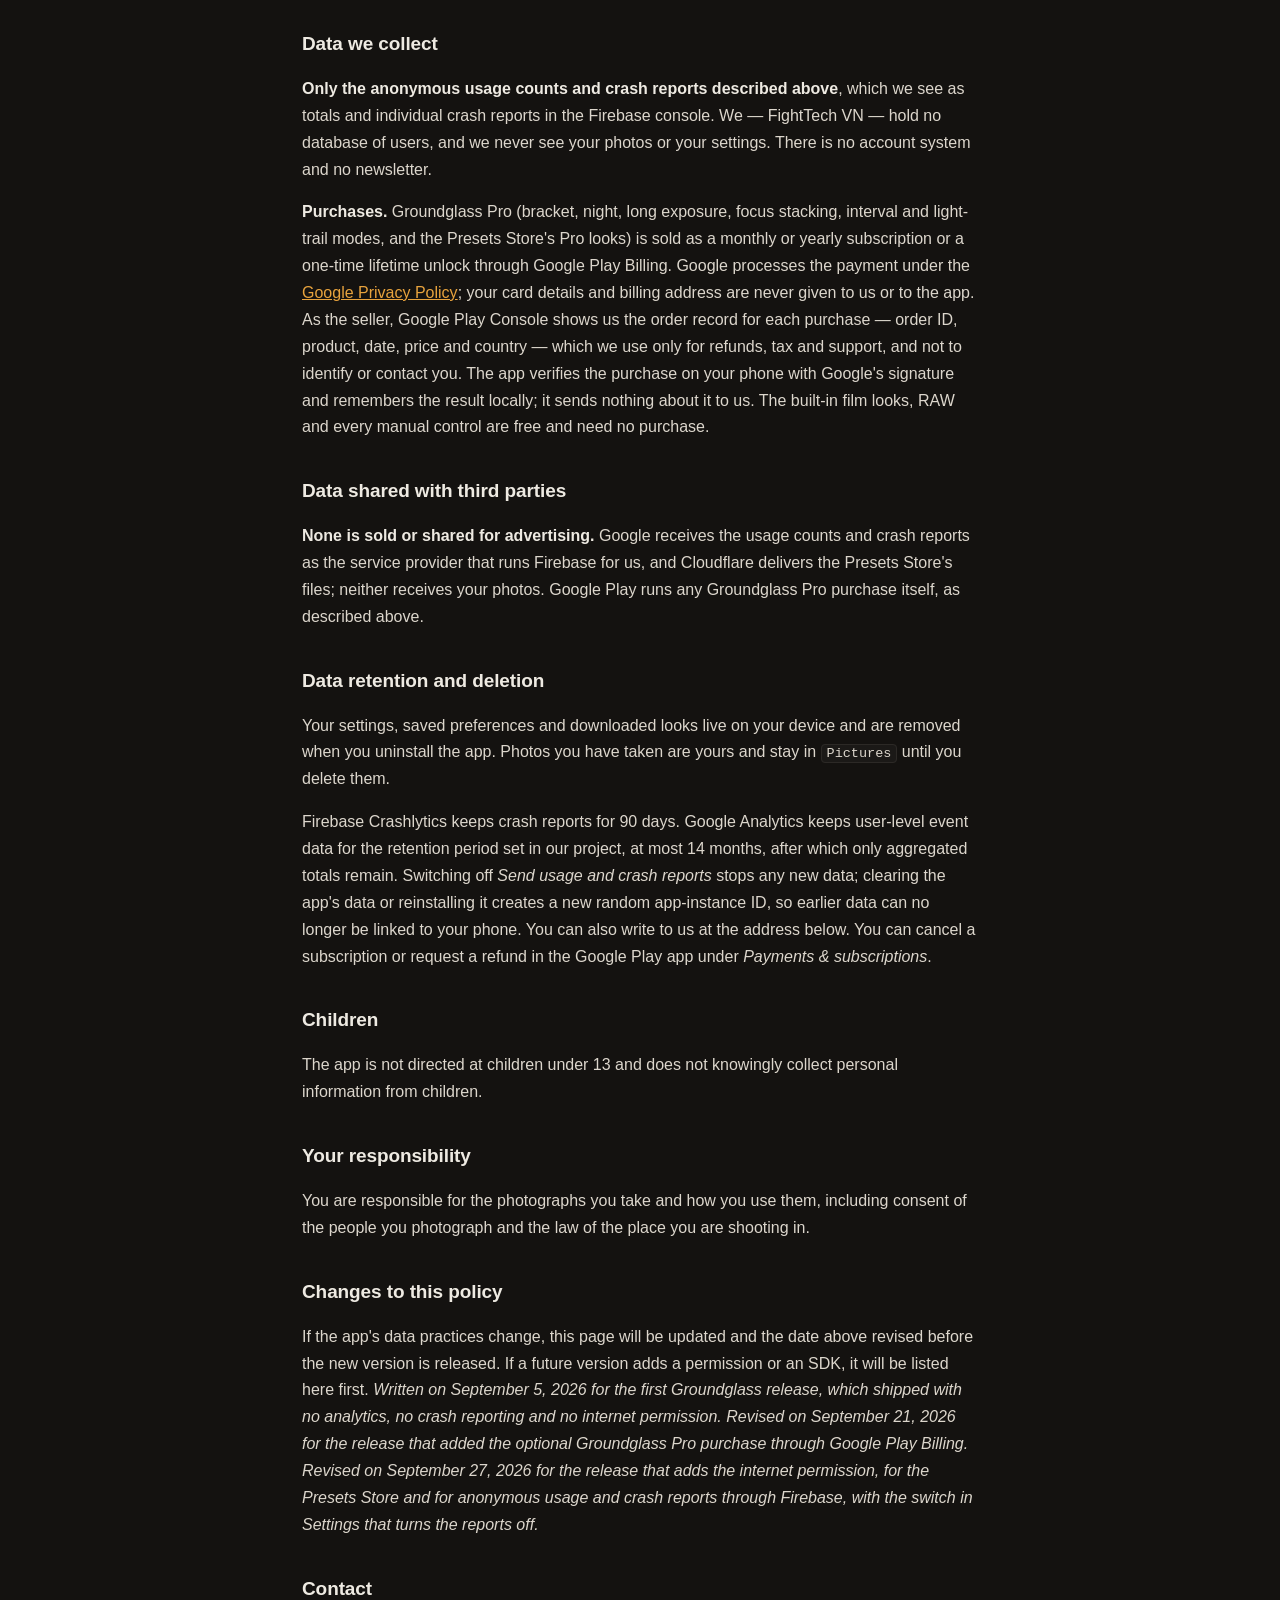
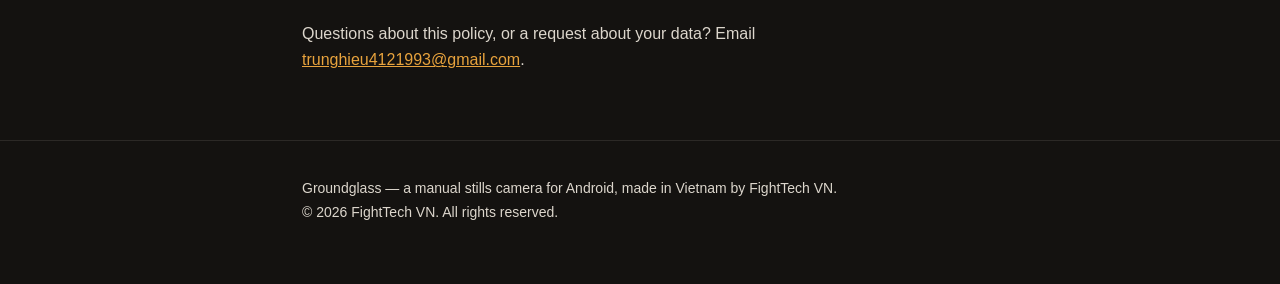
==== commit 34534872: "Groundglass privacy: Presets Store and anonymous usage/crash reports Same text as trunghieuvn.github" ====
--- a/groundglass-privacy.html
+++ b/groundglass-privacy.html
@@ -4,18 +4,18 @@
 <meta charset="UTF-8">
 <meta name="viewport" content="width=device-width, initial-scale=1.0, viewport-fit=cover">
 <title>Privacy Policy — Groundglass for Android</title>
-<meta name="description" content="Privacy Policy for Groundglass (vn.fighttech.groundglass): what the camera, location and storage permissions are used for, why geotagging stays on your device, and why the app has no internet permission and sends nothing anywhere.">
+<meta name="description" content="Privacy Policy for Groundglass (vn.fighttech.groundglass): what the camera, location, storage and internet permissions are used for, why your photos and geotags stay on your device, and the anonymous usage and crash reports you can switch off.">
 <link rel="canonical" href="https://trunghieuvn.github.io/groundglass/privacy.html">
 <meta name="robots" content="index, follow">
 <meta name="theme-color" content="#141210">
 <meta property="og:type" content="website">
 <meta property="og:site_name" content="Groundglass">
 <meta property="og:title" content="Privacy Policy — Groundglass for Android">
-<meta property="og:description" content="What Groundglass accesses and why: camera, optional location for on-device EXIF geotagging, storage to save photos. Optional Pro via Google Play. No account, no analytics, no internet permission.">
+<meta property="og:description" content="What Groundglass accesses and why: camera, optional location for on-device EXIF geotagging, storage to save photos, internet for the Presets Store and optional anonymous crash reports. No account, no ads, no photo uploads.">
 <meta property="og:url" content="https://trunghieuvn.github.io/groundglass/privacy.html">
 <meta name="twitter:card" content="summary">
 <meta name="twitter:title" content="Privacy Policy — Groundglass for Android">
-<meta name="twitter:description" content="What Groundglass accesses and why: camera, optional location for on-device EXIF geotagging, storage to save photos. No account, no photo uploads.">
+<meta name="twitter:description" content="What Groundglass accesses and why: camera, optional location for on-device EXIF geotagging, storage to save photos, internet for the Presets Store. No account, no ads, no photo uploads.">
 
 <!-- Groundglass now has its own site: https://trunghieuvn.github.io/groundglass/ ,
      and this policy lives there at /privacy.html. This page stays because the
@@ -105,42 +105,52 @@
   copies say the same thing.</p>
 
   <h1>Privacy Policy</h1>
-  <p class="upd">Effective date: September 21, 2026</p>
+  <p class="upd">Effective date: September 27, 2026</p>
 
-  <p class="lede">Groundglass — published on Google Play as <em>Groundglass Manual Cam Pro RAW</em>, package <code>vn.fighttech.groundglass</code> — is a manual camera app for Android published by FightTech VN. In short: <strong>your photos are captured, processed and stored on your phone, they are never uploaded, and there is no account.</strong> The app declares no internet permission and runs no analytics. The only thing that ever involves a third party is an optional <em>Groundglass Pro</em> purchase, which is handled entirely by Google Play. We do not sell any data.</p>
+  <p class="lede">Groundglass — published on Google Play as <em>Groundglass Manual Cam Pro RAW</em>, package <code>vn.fighttech.groundglass</code> — is a manual camera app for Android published by FightTech VN. In short: <strong>your photos are captured, processed and stored on your phone, they are never uploaded, and there is no account.</strong> The app uses the internet for two things only: downloading film looks from the Presets Store when you open it, and sending anonymous usage counts and crash reports, which you can switch off in Settings. There are no ads and we do not sell any data.</p>
 
   <h2>What the app does</h2>
-  <p>The app operates your phone's camera and writes the resulting image file to your own storage. Everything — exposure, focus, white balance and RAW conversion — runs on your device's own CPU and GPU. There is no cloud processing, no user account and no sign-in. The app declares no internet permission, so it cannot send your photos or anything about them anywhere. The only other app it talks to is Google Play on your own phone, and only to show Pro prices, run a purchase you start, and check which purchases you own.</p>
+  <p>The app operates your phone's camera and writes the resulting image file to your own storage. Everything — exposure, focus, white balance, RAW conversion and the film looks — runs on your device's own CPU and GPU. There is no cloud processing, no user account and no sign-in. Nothing the app sends over the internet contains your photos or anything taken from them. It also talks to Google Play on your own phone, to show Pro prices, run a purchase you start, and check which purchases you own.</p>
 
   <h2>Permissions the app declares</h2>
-  <p>These are the only permissions in the app's manifest. Android asks you for each one at the moment it is first needed, and you can revoke any of them later in <em>Settings → Apps → Groundglass → Permissions</em>.</p>
+  <p>These are the only permissions in the app's manifest. Android asks you for the runtime ones (camera, location) at the moment each is first needed, and you can revoke them later in <em>Settings → Apps → Groundglass → Permissions</em>.</p>
   <ul>
     <li><strong>Camera</strong> (<code>CAMERA</code>) — required. It is what runs the viewfinder and takes the photo. Without it the app cannot function. The camera feed is rendered on screen and written to the file you capture; it is never streamed anywhere.</li>
     <li><strong>Location, optional</strong> (<code>ACCESS_FINE_LOCATION</code>, <code>ACCESS_COARSE_LOCATION</code>) — used for one purpose only: writing GPS coordinates into the EXIF metadata of the photos you take, on the device. It is requested only if you switch on <em>Save location in photos</em> in the app's settings, which is off by default. The coordinates are stored inside your own image files and are not transmitted to us or to any third party. Leave the setting off and the app never asks for the permission and never reads your location. GPS hardware is declared as optional, so the app installs on phones without it.</li>
-    <li><strong>Google Play billing</strong> (<code>com.android.vending.BILLING</code>, <code>ACCESS_NETWORK_STATE</code>) — added by Google's Play Billing library for the optional Groundglass Pro purchase. They let the app hand a purchase to the Google Play app on your phone and see whether the phone is online before it does. Neither is a runtime permission and neither lets the app reach the internet itself.</li>
+    <li><strong>Internet</strong> (<code>INTERNET</code>, <code>ACCESS_NETWORK_STATE</code>) — used for the Presets Store and for anonymous usage and crash reports, both described below. Neither is a runtime permission.</li>
+    <li><strong>Google Play billing</strong> (<code>com.android.vending.BILLING</code>) — added by Google's Play Billing library for the optional Groundglass Pro purchase. It lets the app hand a purchase to the Google Play app on your phone.</li>
+    <li><strong>Background upload and install source</strong> (<code>WAKE_LOCK</code>, <code>com.google.android.finsky.permission.BIND_GET_INSTALL_REFERRER_SERVICE</code>) — added by the Firebase SDKs. The first lets a usage or crash report that is already queued finish sending if the screen turns off; the second lets the analytics SDK read, once, which Google Play listing the app was installed from, used only for aggregate install counts and never for advertising. Neither is a runtime permission, and both stop being used when you switch the reports off.</li>
     <li><strong>Storage, on older Android only</strong> (<code>WRITE_EXTERNAL_STORAGE</code>, declared with <code>maxSdkVersion="28"</code>) — needed on Android 9 and earlier to save your photos into the shared Pictures library. On Android 10 and newer the app writes through the system MediaStore and this permission is neither declared nor requested. The app does not ask for broad access to read your existing photo library.</li>
   </ul>
-  <p>The app declares <strong>no internet permission</strong>, and no contacts, microphone, phone, calendar, SMS or background-location permission, and no "all files access". It also declares <strong>no advertising permission</strong>: <code>AD_ID</code> and the Android Ad Services permissions are explicitly removed from the build, so the app cannot read your advertising identifier.</p>
+  <p>The app declares no contacts, microphone, phone, calendar, SMS or background-location permission, and no "all files access". It also declares <strong>no advertising permission</strong>: <code>AD_ID</code> and the Android Ad Services permissions are explicitly removed from the build, and advertising-ID collection is switched off in the analytics SDK, so the app cannot read your advertising identifier.</p>
 
   <h2>Your photos and where they go</h2>
   <p>Photos are written into a folder inside your device's public <code>Pictures</code> directory — <code>Pictures/Groundglass</code> by default, or whichever folder name you set — and registered with your media library so Gallery and other apps can see them. You choose the file format (JPEG, plus RAW DNG on devices whose sensor supports it), the quality and the filename pattern. Photos you take belong to you and stay on your device until you move or delete them; uninstalling the app does not delete them.</p>
   <p>The image files carry standard EXIF metadata written by the app — exposure time, ISO, aperture, focal length, white balance, orientation, the date and time from your device, and GPS coordinates if and only if you enabled geotagging. That metadata travels inside the file, so bear it in mind before sharing a photo publicly. It is written locally; we never see it.</p>
 
+  <h2>The Presets Store</h2>
+  <p>When you open the Presets Store, the app downloads the store's catalogue and the before/after sample pictures, and, when you pick a look, that look's colour file. They come from our content server, which is delivered through Cloudflare's network. These are plain file downloads: like any web request they reveal your IP address and a standard app user-agent to that server, and they carry no account, no device identifier and nothing from your photos. If you preview a look on your own photos, the preview is rendered on your phone; the photo is never uploaded. Looks you download are kept on your phone. If you never open the store, the app never contacts it.</p>
+
   <h2>Analytics and crash reporting</h2>
-  <p><strong>There is none.</strong> This version of Groundglass contains no analytics SDK, no crash-reporting SDK, no advertising SDK and no internet permission. Nothing about how you use the app is counted, recorded or transmitted, and there is no switch to turn off because there is nothing running.</p>
+  <p>The app uses <strong>Google Analytics for Firebase</strong> and <strong>Firebase Crashlytics</strong>, both provided by Google, to learn which features get used and to fix crashes. Both are on by default and both stop when you switch off <em>Settings → Storage &amp; privacy → Send usage and crash reports</em>; the choice is remembered across launches.</p>
+  <ul>
+    <li><strong>Usage counts</strong> — which screens and camera settings are used (for example that a drive mode was chosen or the paywall was opened), the app version, the phone model, Android version, language and country, and a random app-instance ID that Firebase creates on install. Country is derived by Google from the connection; Google Analytics does not log or store IP addresses.</li>
+    <li><strong>Crash reports</strong> — when the app fails, the stack trace, the phone model, Android version, free memory and disk space, orientation, a random Crashlytics installation ID, and the list of app events that led up to it.</li>
+  </ul>
   <p><strong>What is never sent:</strong> your photographs or any part of one, thumbnails, file names, folder names, your GPS location or geotags, the contents of your media library, your advertising identifier, your name, email or any account identifier.</p>
+  <p>This data is processed by Google on our behalf, under the <a href="https://firebase.google.com/support/privacy">Firebase privacy and security terms</a>. It is used only to improve the app, never for advertising, never combined with other data to identify you, and never sold.</p>
   <p><strong>No advertising.</strong> The app contains no ads and no ad SDK.</p>
 
   <h2>Data we collect</h2>
-  <p><strong>None from the app.</strong> We — FightTech VN — operate no server for this app, hold no database of its users, and receive no data from it. We never see your photos, your settings or the fact that you opened the app. There is no account system and no newsletter.</p>
-  <p><strong>Purchases.</strong> Groundglass Pro (bracket, night, long exposure, focus stacking, interval and light-trail modes) is sold as a monthly or yearly subscription or a one-time lifetime unlock through Google Play Billing. Google processes the payment under the <a href="https://policies.google.com/privacy">Google Privacy Policy</a>; your card details and billing address are never given to us or to the app. As the seller, Google Play Console shows us the order record for each purchase — order ID, product, date, price and country — which we use only for refunds, tax and support, and not to identify or contact you. The app verifies the purchase on your phone with Google's signature and remembers the result locally; it sends nothing to us. The film looks and every other feature are free and need no purchase.</p>
+  <p><strong>Only the anonymous usage counts and crash reports described above</strong>, which we see as totals and individual crash reports in the Firebase console. We — FightTech VN — hold no database of users, and we never see your photos or your settings. There is no account system and no newsletter.</p>
+  <p><strong>Purchases.</strong> Groundglass Pro (bracket, night, long exposure, focus stacking, interval and light-trail modes, and the Presets Store's Pro looks) is sold as a monthly or yearly subscription or a one-time lifetime unlock through Google Play Billing. Google processes the payment under the <a href="https://policies.google.com/privacy">Google Privacy Policy</a>; your card details and billing address are never given to us or to the app. As the seller, Google Play Console shows us the order record for each purchase — order ID, product, date, price and country — which we use only for refunds, tax and support, and not to identify or contact you. The app verifies the purchase on your phone with Google's signature and remembers the result locally; it sends nothing about it to us. The built-in film looks, RAW and every manual control are free and need no purchase.</p>
 
   <h2>Data shared with third parties</h2>
-  <p><strong>None.</strong> The app contains no third-party SDK that receives data about you, and no data is shared, sold or used for advertising or ad targeting. The one third party involved is Google Play, and only when you buy Groundglass Pro: Google runs that transaction itself, as described above.</p>
+  <p><strong>None is sold or shared for advertising.</strong> Google receives the usage counts and crash reports as the service provider that runs Firebase for us, and Cloudflare delivers the Presets Store's files; neither receives your photos. Google Play runs any Groundglass Pro purchase itself, as described above.</p>
 
   <h2>Data retention and deletion</h2>
-  <p>All app data — your settings and saved preferences — lives on your device and is removed when you uninstall the app. Photos you have taken are yours and stay in <code>Pictures</code> until you delete them.</p>
-  <p>Apart from the Google Play order records described above, which Google keeps for purchases you make, we hold nothing to retain or delete. You can cancel a subscription or request a refund in the Google Play app under <em>Payments &amp; subscriptions</em>. Uninstalling the app, or clearing its data, removes everything it has stored — all of which was only ever on your own device.</p>
+  <p>Your settings, saved preferences and downloaded looks live on your device and are removed when you uninstall the app. Photos you have taken are yours and stay in <code>Pictures</code> until you delete them.</p>
+  <p>Firebase Crashlytics keeps crash reports for 90 days. Google Analytics keeps user-level event data for the retention period set in our project, at most 14 months, after which only aggregated totals remain. Switching off <em>Send usage and crash reports</em> stops any new data; clearing the app's data or reinstalling it creates a new random app-instance ID, so earlier data can no longer be linked to your phone. You can also write to us at the address below. You can cancel a subscription or request a refund in the Google Play app under <em>Payments &amp; subscriptions</em>.</p>
 
   <h2>Children</h2>
   <p>The app is not directed at children under 13 and does not knowingly collect personal information from children.</p>
@@ -149,7 +159,7 @@
   <p>You are responsible for the photographs you take and how you use them, including consent of the people you photograph and the law of the place you are shooting in.</p>
 
   <h2>Changes to this policy</h2>
-  <p>If the app's data practices change, this page will be updated and the date above revised before the new version is released. If a future version adds a permission or an SDK, it will be listed here first. <em>Written on September 5, 2026 for the first Groundglass release, which ships with no analytics, no crash reporting and no internet permission. Revised on September 21, 2026 for the release that adds the optional Groundglass Pro purchase through Google Play Billing; it still has no analytics, no crash reporting and no internet permission. Should a later version add any of these, this page will say so, and name the in-app switch that controls it, before that version is released.</em></p>
+  <p>If the app's data practices change, this page will be updated and the date above revised before the new version is released. If a future version adds a permission or an SDK, it will be listed here first. <em>Written on September 5, 2026 for the first Groundglass release, which shipped with no analytics, no crash reporting and no internet permission. Revised on September 21, 2026 for the release that added the optional Groundglass Pro purchase through Google Play Billing. Revised on September 27, 2026 for the release that adds the internet permission, for the Presets Store and for anonymous usage and crash reports through Firebase, with the switch in Settings that turns the reports off.</em></p>
 
   <h2>Contact</h2>
   <p>Questions about this policy, or a request about your data? Email <a href="mailto:trunghieu4121993@gmail.com">trunghieu4121993@gmail.com</a>.</p>
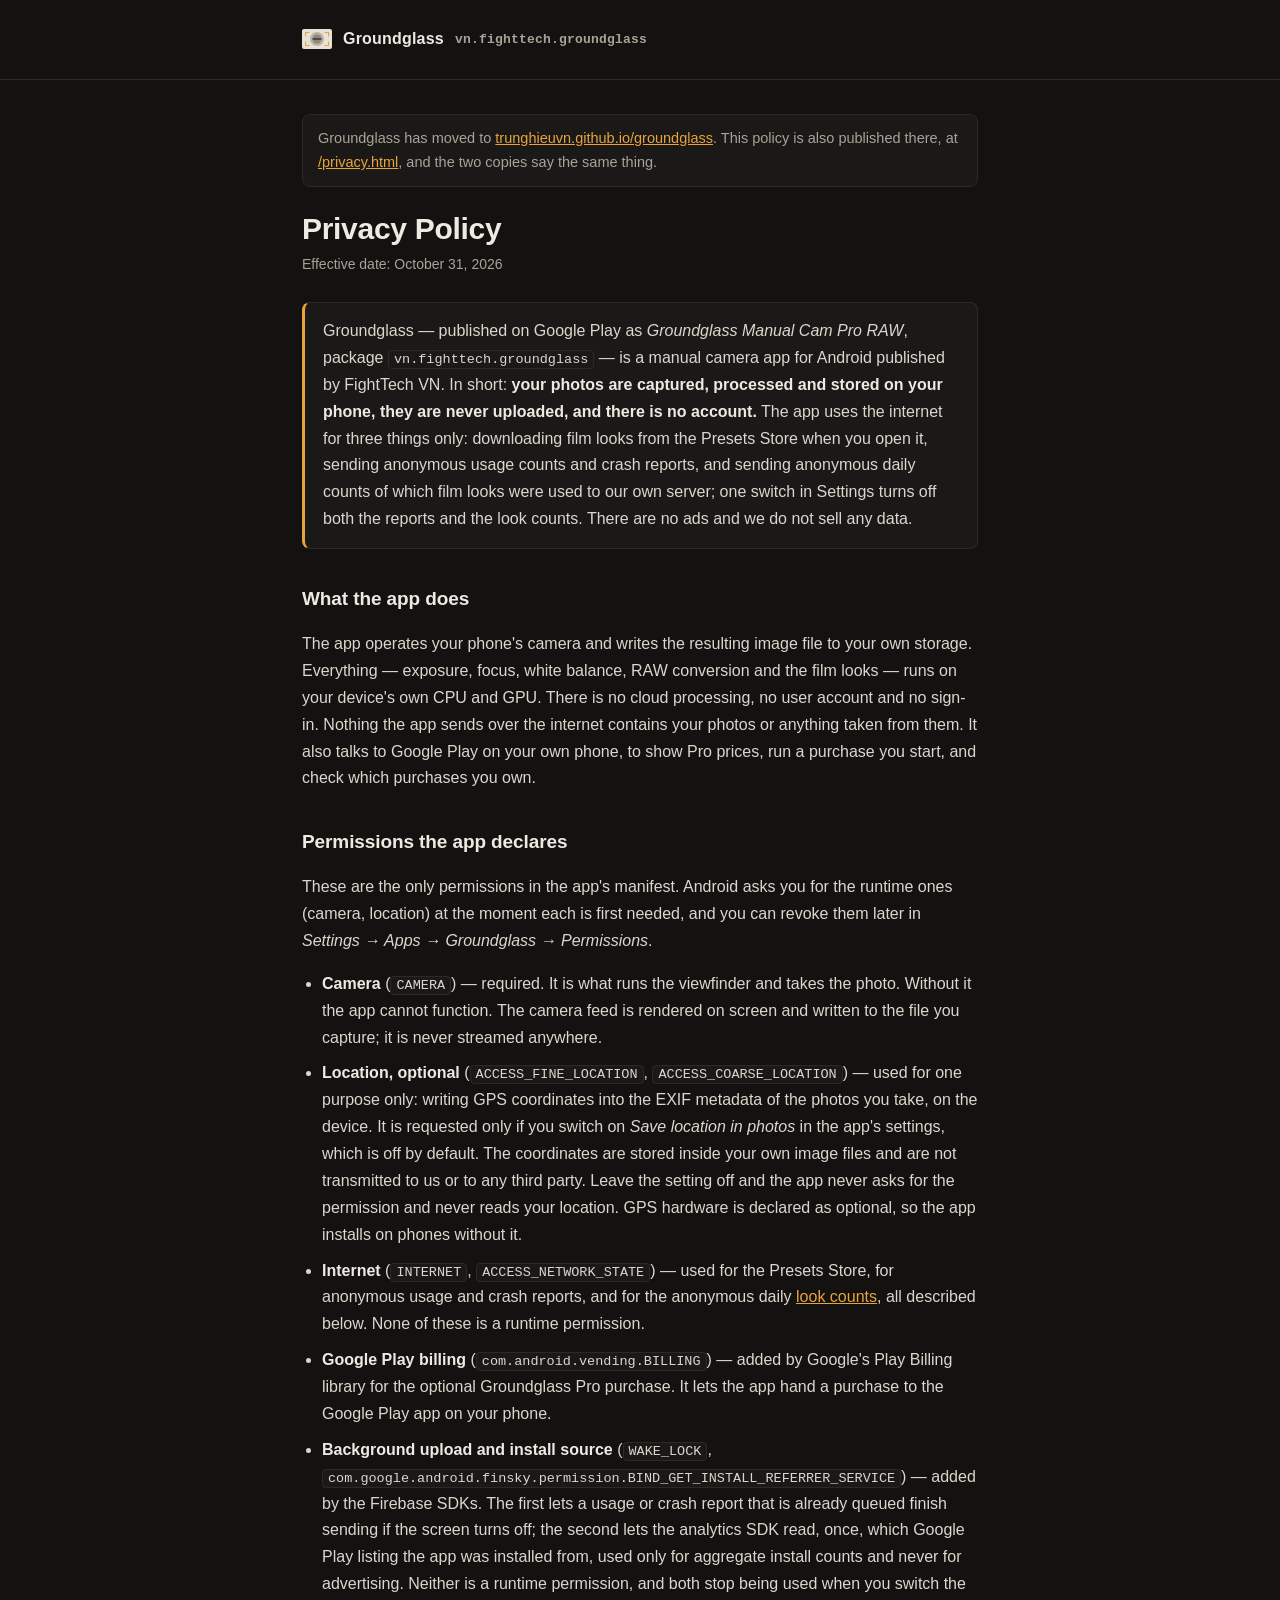
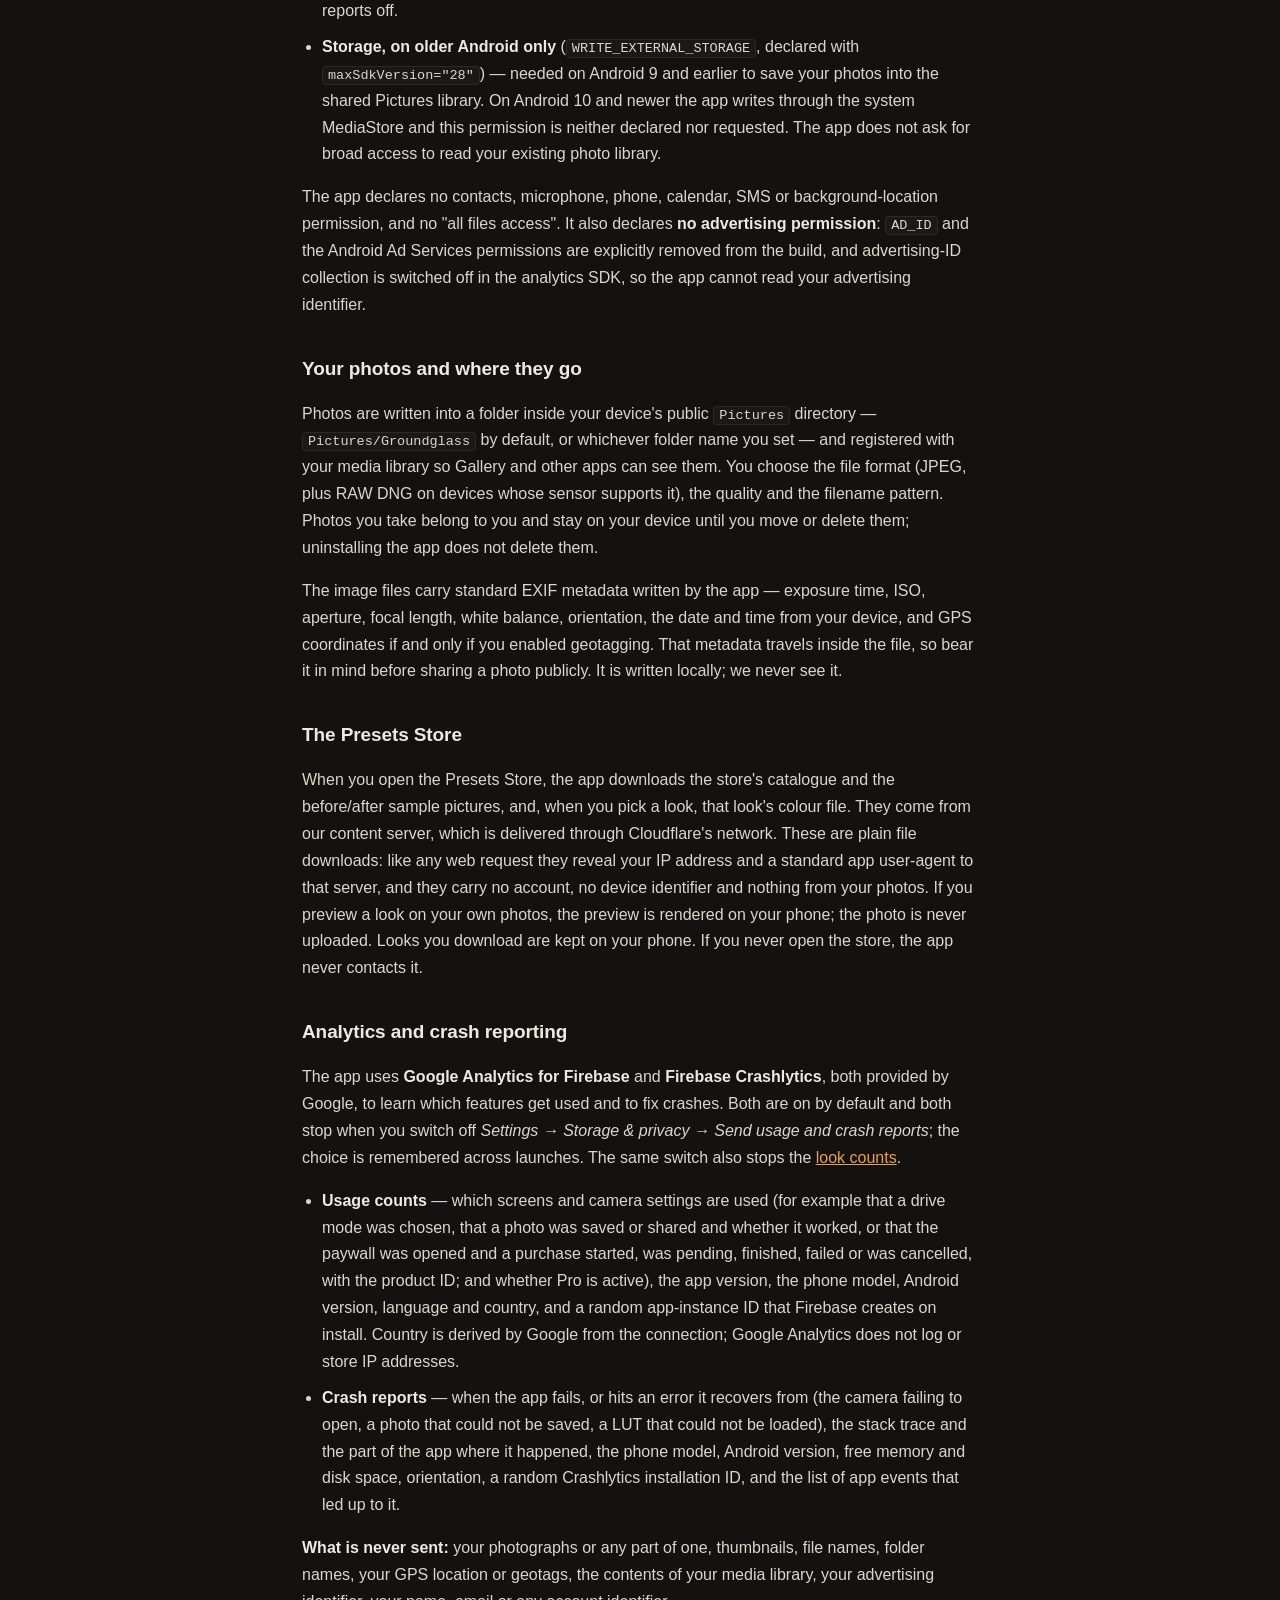
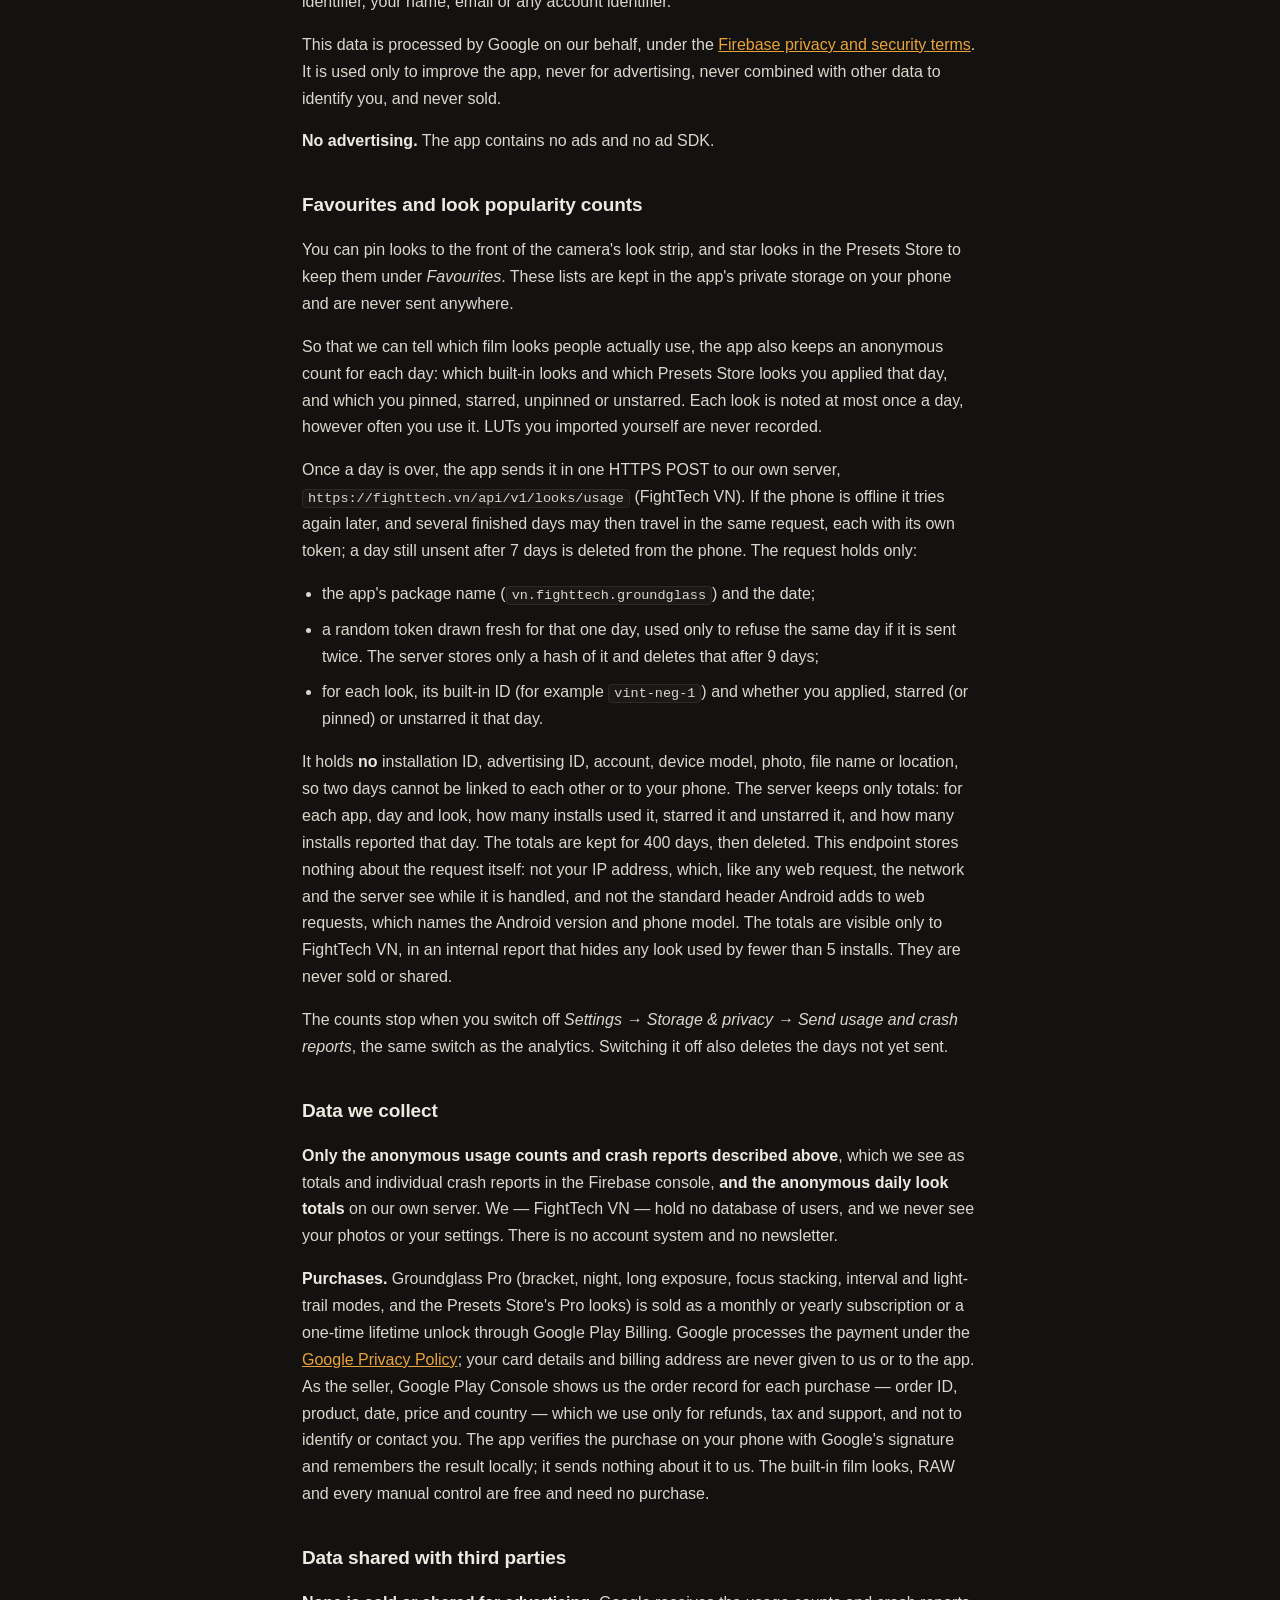
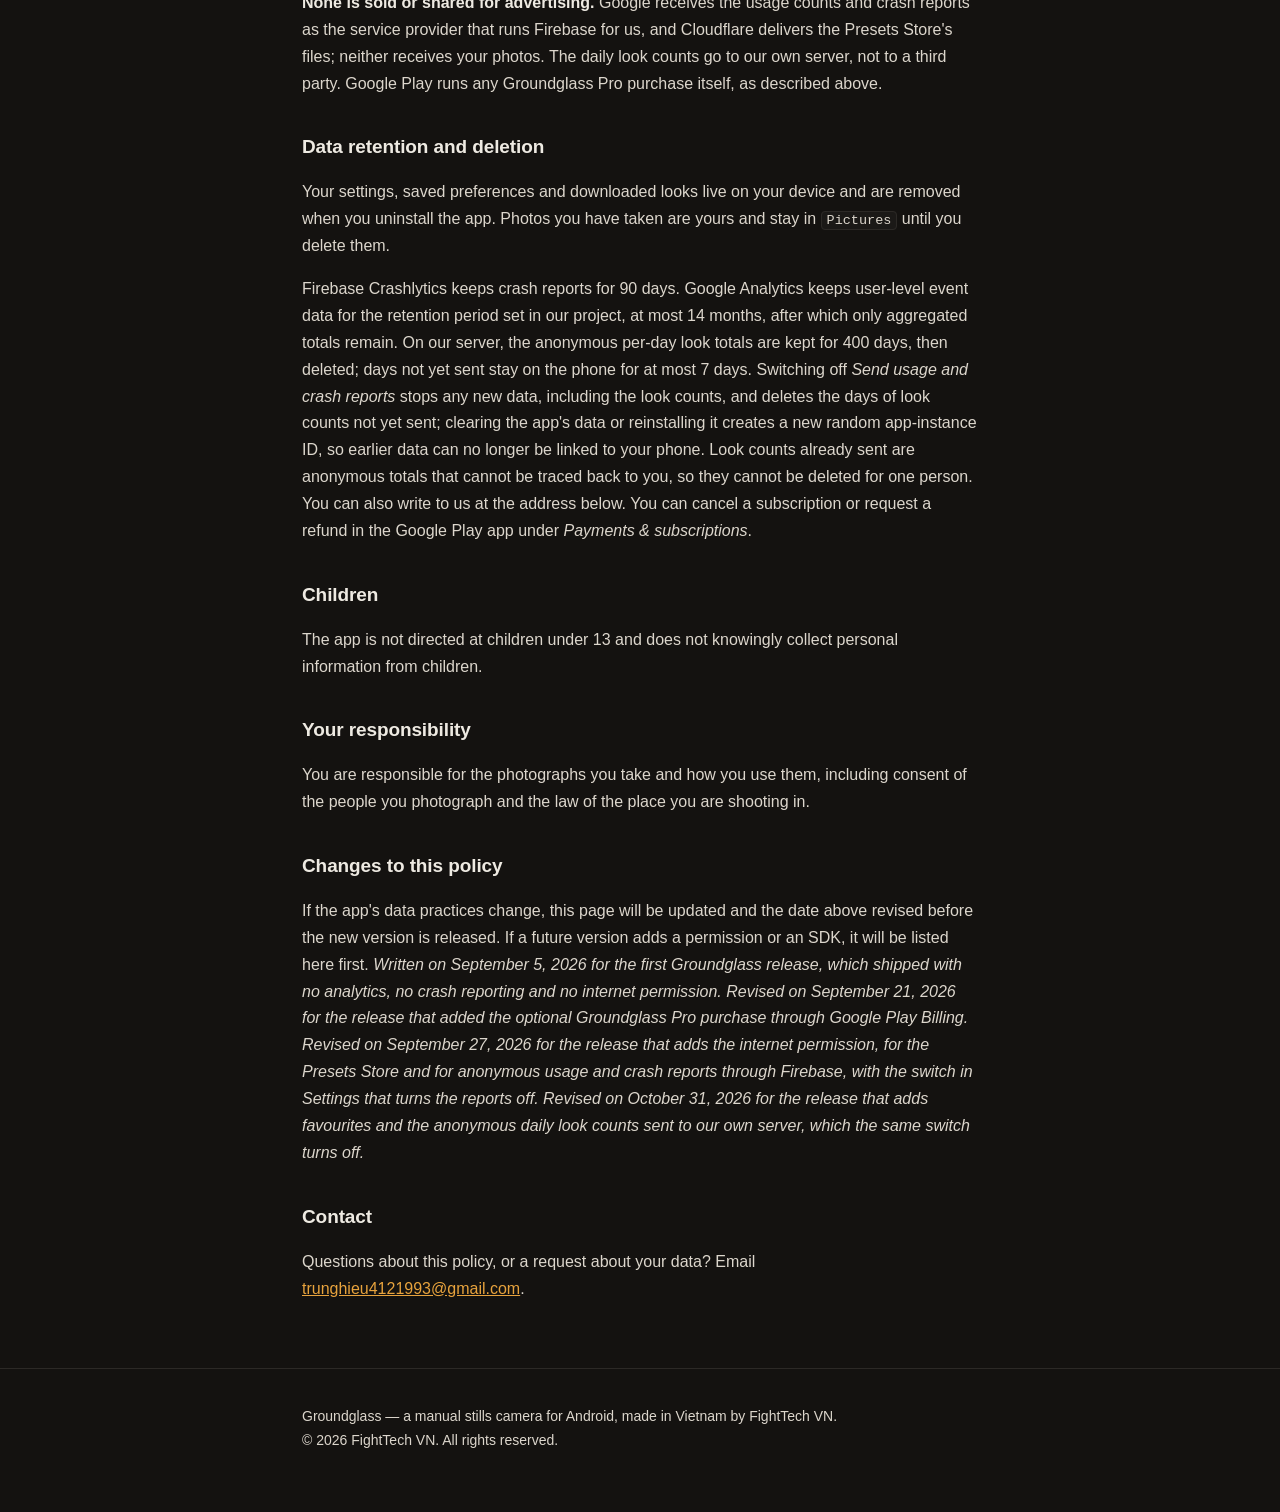
==== commit 91279cf0: "Privacy: favourites and anonymous daily look popularity counts; SEO/speed pass (.md twins, llms.txt," ====
--- a/groundglass-privacy.html
+++ b/groundglass-privacy.html
@@ -4,8 +4,9 @@
 <meta charset="UTF-8">
 <meta name="viewport" content="width=device-width, initial-scale=1.0, viewport-fit=cover">
 <title>Privacy Policy — Groundglass for Android</title>
-<meta name="description" content="Privacy Policy for Groundglass (vn.fighttech.groundglass): what the camera, location, storage and internet permissions are used for, why your photos and geotags stay on your device, and the anonymous usage and crash reports you can switch off.">
+<meta name="description" content="Groundglass privacy policy: what each permission is for, why photos and geotags stay on device, and the anonymous reports you can switch off.">
 <link rel="canonical" href="https://trunghieuvn.github.io/groundglass/privacy.html">
+<link rel="alternate" type="text/markdown" href="groundglass-privacy.md">
 <meta name="robots" content="index, follow">
 <meta name="theme-color" content="#141210">
 <meta property="og:type" content="website">
@@ -105,9 +106,9 @@
   copies say the same thing.</p>
 
   <h1>Privacy Policy</h1>
-  <p class="upd">Effective date: September 27, 2026</p>
+  <p class="upd">Effective date: October 31, 2026</p>
 
-  <p class="lede">Groundglass — published on Google Play as <em>Groundglass Manual Cam Pro RAW</em>, package <code>vn.fighttech.groundglass</code> — is a manual camera app for Android published by FightTech VN. In short: <strong>your photos are captured, processed and stored on your phone, they are never uploaded, and there is no account.</strong> The app uses the internet for two things only: downloading film looks from the Presets Store when you open it, and sending anonymous usage counts and crash reports, which you can switch off in Settings. There are no ads and we do not sell any data.</p>
+  <p class="lede">Groundglass — published on Google Play as <em>Groundglass Manual Cam Pro RAW</em>, package <code>vn.fighttech.groundglass</code> — is a manual camera app for Android published by FightTech VN. In short: <strong>your photos are captured, processed and stored on your phone, they are never uploaded, and there is no account.</strong> The app uses the internet for three things only: downloading film looks from the Presets Store when you open it, sending anonymous usage counts and crash reports, and sending anonymous daily counts of which film looks were used to our own server; one switch in Settings turns off both the reports and the look counts. There are no ads and we do not sell any data.</p>
 
   <h2>What the app does</h2>
   <p>The app operates your phone's camera and writes the resulting image file to your own storage. Everything — exposure, focus, white balance, RAW conversion and the film looks — runs on your device's own CPU and GPU. There is no cloud processing, no user account and no sign-in. Nothing the app sends over the internet contains your photos or anything taken from them. It also talks to Google Play on your own phone, to show Pro prices, run a purchase you start, and check which purchases you own.</p>
@@ -117,7 +118,7 @@
   <ul>
     <li><strong>Camera</strong> (<code>CAMERA</code>) — required. It is what runs the viewfinder and takes the photo. Without it the app cannot function. The camera feed is rendered on screen and written to the file you capture; it is never streamed anywhere.</li>
     <li><strong>Location, optional</strong> (<code>ACCESS_FINE_LOCATION</code>, <code>ACCESS_COARSE_LOCATION</code>) — used for one purpose only: writing GPS coordinates into the EXIF metadata of the photos you take, on the device. It is requested only if you switch on <em>Save location in photos</em> in the app's settings, which is off by default. The coordinates are stored inside your own image files and are not transmitted to us or to any third party. Leave the setting off and the app never asks for the permission and never reads your location. GPS hardware is declared as optional, so the app installs on phones without it.</li>
-    <li><strong>Internet</strong> (<code>INTERNET</code>, <code>ACCESS_NETWORK_STATE</code>) — used for the Presets Store and for anonymous usage and crash reports, both described below. Neither is a runtime permission.</li>
+    <li><strong>Internet</strong> (<code>INTERNET</code>, <code>ACCESS_NETWORK_STATE</code>) — used for the Presets Store, for anonymous usage and crash reports, and for the anonymous daily <a href="#looks">look counts</a>, all described below. None of these is a runtime permission.</li>
     <li><strong>Google Play billing</strong> (<code>com.android.vending.BILLING</code>) — added by Google's Play Billing library for the optional Groundglass Pro purchase. It lets the app hand a purchase to the Google Play app on your phone.</li>
     <li><strong>Background upload and install source</strong> (<code>WAKE_LOCK</code>, <code>com.google.android.finsky.permission.BIND_GET_INSTALL_REFERRER_SERVICE</code>) — added by the Firebase SDKs. The first lets a usage or crash report that is already queued finish sending if the screen turns off; the second lets the analytics SDK read, once, which Google Play listing the app was installed from, used only for aggregate install counts and never for advertising. Neither is a runtime permission, and both stop being used when you switch the reports off.</li>
     <li><strong>Storage, on older Android only</strong> (<code>WRITE_EXTERNAL_STORAGE</code>, declared with <code>maxSdkVersion="28"</code>) — needed on Android 9 and earlier to save your photos into the shared Pictures library. On Android 10 and newer the app writes through the system MediaStore and this permission is neither declared nor requested. The app does not ask for broad access to read your existing photo library.</li>
@@ -132,25 +133,37 @@
   <p>When you open the Presets Store, the app downloads the store's catalogue and the before/after sample pictures, and, when you pick a look, that look's colour file. They come from our content server, which is delivered through Cloudflare's network. These are plain file downloads: like any web request they reveal your IP address and a standard app user-agent to that server, and they carry no account, no device identifier and nothing from your photos. If you preview a look on your own photos, the preview is rendered on your phone; the photo is never uploaded. Looks you download are kept on your phone. If you never open the store, the app never contacts it.</p>
 
   <h2>Analytics and crash reporting</h2>
-  <p>The app uses <strong>Google Analytics for Firebase</strong> and <strong>Firebase Crashlytics</strong>, both provided by Google, to learn which features get used and to fix crashes. Both are on by default and both stop when you switch off <em>Settings → Storage &amp; privacy → Send usage and crash reports</em>; the choice is remembered across launches.</p>
+  <p>The app uses <strong>Google Analytics for Firebase</strong> and <strong>Firebase Crashlytics</strong>, both provided by Google, to learn which features get used and to fix crashes. Both are on by default and both stop when you switch off <em>Settings → Storage &amp; privacy → Send usage and crash reports</em>; the choice is remembered across launches. The same switch also stops the <a href="#looks">look counts</a>.</p>
   <ul>
-    <li><strong>Usage counts</strong> — which screens and camera settings are used (for example that a drive mode was chosen or the paywall was opened), the app version, the phone model, Android version, language and country, and a random app-instance ID that Firebase creates on install. Country is derived by Google from the connection; Google Analytics does not log or store IP addresses.</li>
-    <li><strong>Crash reports</strong> — when the app fails, the stack trace, the phone model, Android version, free memory and disk space, orientation, a random Crashlytics installation ID, and the list of app events that led up to it.</li>
+    <li><strong>Usage counts</strong> — which screens and camera settings are used (for example that a drive mode was chosen, that a photo was saved or shared and whether it worked, or that the paywall was opened and a purchase started, was pending, finished, failed or was cancelled, with the product ID; and whether Pro is active), the app version, the phone model, Android version, language and country, and a random app-instance ID that Firebase creates on install. Country is derived by Google from the connection; Google Analytics does not log or store IP addresses.</li>
+    <li><strong>Crash reports</strong> — when the app fails, or hits an error it recovers from (the camera failing to open, a photo that could not be saved, a LUT that could not be loaded), the stack trace and the part of the app where it happened, the phone model, Android version, free memory and disk space, orientation, a random Crashlytics installation ID, and the list of app events that led up to it.</li>
   </ul>
   <p><strong>What is never sent:</strong> your photographs or any part of one, thumbnails, file names, folder names, your GPS location or geotags, the contents of your media library, your advertising identifier, your name, email or any account identifier.</p>
   <p>This data is processed by Google on our behalf, under the <a href="https://firebase.google.com/support/privacy">Firebase privacy and security terms</a>. It is used only to improve the app, never for advertising, never combined with other data to identify you, and never sold.</p>
   <p><strong>No advertising.</strong> The app contains no ads and no ad SDK.</p>
 
+  <h2 id="looks">Favourites and look popularity counts</h2>
+  <p>You can pin looks to the front of the camera's look strip, and star looks in the Presets Store to keep them under <em>Favourites</em>. These lists are kept in the app's private storage on your phone and are never sent anywhere.</p>
+  <p>So that we can tell which film looks people actually use, the app also keeps an anonymous count for each day: which built-in looks and which Presets Store looks you applied that day, and which you pinned, starred, unpinned or unstarred. Each look is noted at most once a day, however often you use it. LUTs you imported yourself are never recorded.</p>
+  <p>Once a day is over, the app sends it in one HTTPS POST to our own server, <code>https://fighttech.vn/api/v1/looks/usage</code> (FightTech VN). If the phone is offline it tries again later, and several finished days may then travel in the same request, each with its own token; a day still unsent after 7 days is deleted from the phone. The request holds only:</p>
+  <ul>
+    <li>the app's package name (<code>vn.fighttech.groundglass</code>) and the date;</li>
+    <li>a random token drawn fresh for that one day, used only to refuse the same day if it is sent twice. The server stores only a hash of it and deletes that after 9 days;</li>
+    <li>for each look, its built-in ID (for example <code>vint-neg-1</code>) and whether you applied, starred (or pinned) or unstarred it that day.</li>
+  </ul>
+  <p>It holds <strong>no</strong> installation ID, advertising ID, account, device model, photo, file name or location, so two days cannot be linked to each other or to your phone. The server keeps only totals: for each app, day and look, how many installs used it, starred it and unstarred it, and how many installs reported that day. The totals are kept for 400 days, then deleted. This endpoint stores nothing about the request itself: not your IP address, which, like any web request, the network and the server see while it is handled, and not the standard header Android adds to web requests, which names the Android version and phone model. The totals are visible only to FightTech VN, in an internal report that hides any look used by fewer than 5 installs. They are never sold or shared.</p>
+  <p>The counts stop when you switch off <em>Settings → Storage &amp; privacy → Send usage and crash reports</em>, the same switch as the analytics. Switching it off also deletes the days not yet sent.</p>
+
   <h2>Data we collect</h2>
-  <p><strong>Only the anonymous usage counts and crash reports described above</strong>, which we see as totals and individual crash reports in the Firebase console. We — FightTech VN — hold no database of users, and we never see your photos or your settings. There is no account system and no newsletter.</p>
+  <p><strong>Only the anonymous usage counts and crash reports described above</strong>, which we see as totals and individual crash reports in the Firebase console, <strong>and the anonymous daily look totals</strong> on our own server. We — FightTech VN — hold no database of users, and we never see your photos or your settings. There is no account system and no newsletter.</p>
   <p><strong>Purchases.</strong> Groundglass Pro (bracket, night, long exposure, focus stacking, interval and light-trail modes, and the Presets Store's Pro looks) is sold as a monthly or yearly subscription or a one-time lifetime unlock through Google Play Billing. Google processes the payment under the <a href="https://policies.google.com/privacy">Google Privacy Policy</a>; your card details and billing address are never given to us or to the app. As the seller, Google Play Console shows us the order record for each purchase — order ID, product, date, price and country — which we use only for refunds, tax and support, and not to identify or contact you. The app verifies the purchase on your phone with Google's signature and remembers the result locally; it sends nothing about it to us. The built-in film looks, RAW and every manual control are free and need no purchase.</p>
 
   <h2>Data shared with third parties</h2>
-  <p><strong>None is sold or shared for advertising.</strong> Google receives the usage counts and crash reports as the service provider that runs Firebase for us, and Cloudflare delivers the Presets Store's files; neither receives your photos. Google Play runs any Groundglass Pro purchase itself, as described above.</p>
+  <p><strong>None is sold or shared for advertising.</strong> Google receives the usage counts and crash reports as the service provider that runs Firebase for us, and Cloudflare delivers the Presets Store's files; neither receives your photos. The daily look counts go to our own server, not to a third party. Google Play runs any Groundglass Pro purchase itself, as described above.</p>
 
   <h2>Data retention and deletion</h2>
   <p>Your settings, saved preferences and downloaded looks live on your device and are removed when you uninstall the app. Photos you have taken are yours and stay in <code>Pictures</code> until you delete them.</p>
-  <p>Firebase Crashlytics keeps crash reports for 90 days. Google Analytics keeps user-level event data for the retention period set in our project, at most 14 months, after which only aggregated totals remain. Switching off <em>Send usage and crash reports</em> stops any new data; clearing the app's data or reinstalling it creates a new random app-instance ID, so earlier data can no longer be linked to your phone. You can also write to us at the address below. You can cancel a subscription or request a refund in the Google Play app under <em>Payments &amp; subscriptions</em>.</p>
+  <p>Firebase Crashlytics keeps crash reports for 90 days. Google Analytics keeps user-level event data for the retention period set in our project, at most 14 months, after which only aggregated totals remain. On our server, the anonymous per-day look totals are kept for 400 days, then deleted; days not yet sent stay on the phone for at most 7 days. Switching off <em>Send usage and crash reports</em> stops any new data, including the look counts, and deletes the days of look counts not yet sent; clearing the app's data or reinstalling it creates a new random app-instance ID, so earlier data can no longer be linked to your phone. Look counts already sent are anonymous totals that cannot be traced back to you, so they cannot be deleted for one person. You can also write to us at the address below. You can cancel a subscription or request a refund in the Google Play app under <em>Payments &amp; subscriptions</em>.</p>
 
   <h2>Children</h2>
   <p>The app is not directed at children under 13 and does not knowingly collect personal information from children.</p>
@@ -159,7 +172,7 @@
   <p>You are responsible for the photographs you take and how you use them, including consent of the people you photograph and the law of the place you are shooting in.</p>
 
   <h2>Changes to this policy</h2>
-  <p>If the app's data practices change, this page will be updated and the date above revised before the new version is released. If a future version adds a permission or an SDK, it will be listed here first. <em>Written on September 5, 2026 for the first Groundglass release, which shipped with no analytics, no crash reporting and no internet permission. Revised on September 21, 2026 for the release that added the optional Groundglass Pro purchase through Google Play Billing. Revised on September 27, 2026 for the release that adds the internet permission, for the Presets Store and for anonymous usage and crash reports through Firebase, with the switch in Settings that turns the reports off.</em></p>
+  <p>If the app's data practices change, this page will be updated and the date above revised before the new version is released. If a future version adds a permission or an SDK, it will be listed here first. <em>Written on September 5, 2026 for the first Groundglass release, which shipped with no analytics, no crash reporting and no internet permission. Revised on September 21, 2026 for the release that added the optional Groundglass Pro purchase through Google Play Billing. Revised on September 27, 2026 for the release that adds the internet permission, for the Presets Store and for anonymous usage and crash reports through Firebase, with the switch in Settings that turns the reports off. Revised on October 31, 2026 for the release that adds favourites and the anonymous daily look counts sent to our own server, which the same switch turns off.</em></p>
 
   <h2>Contact</h2>
   <p>Questions about this policy, or a request about your data? Email <a href="mailto:trunghieu4121993@gmail.com">trunghieu4121993@gmail.com</a>.</p>
